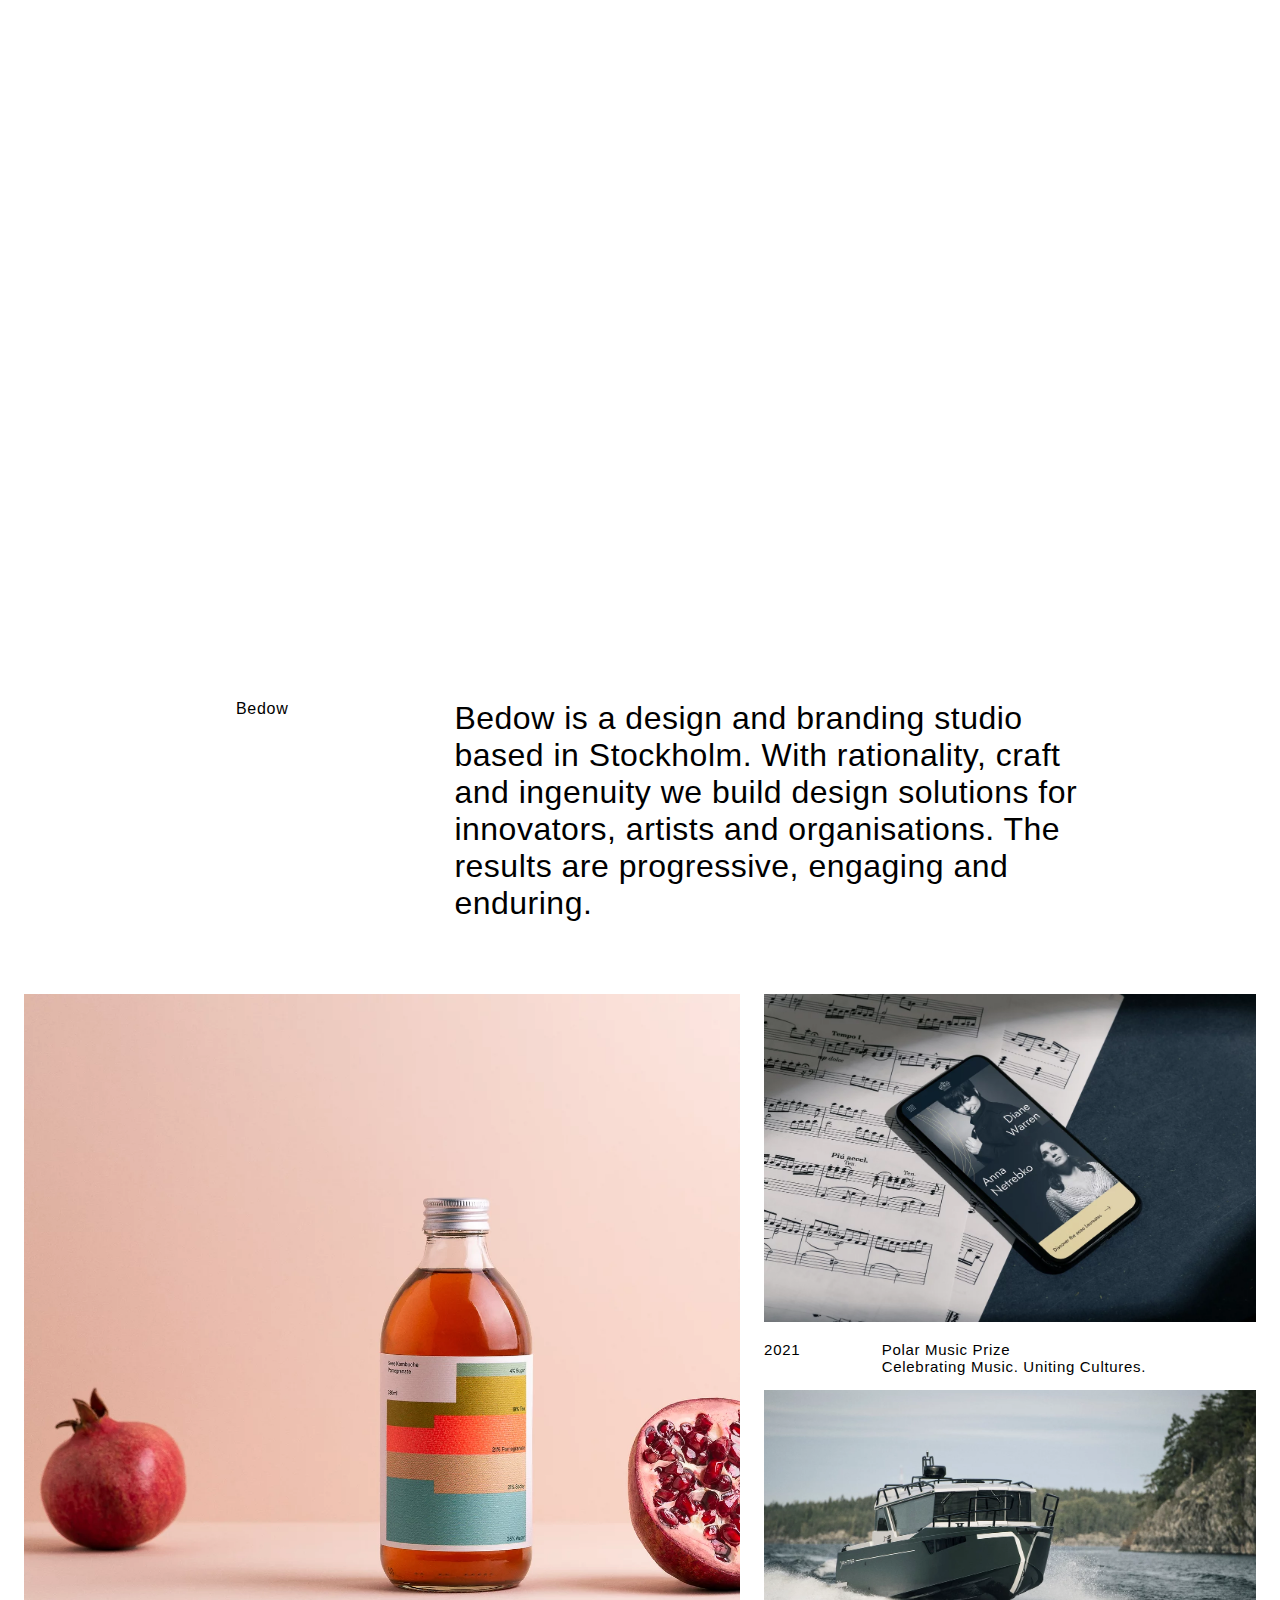
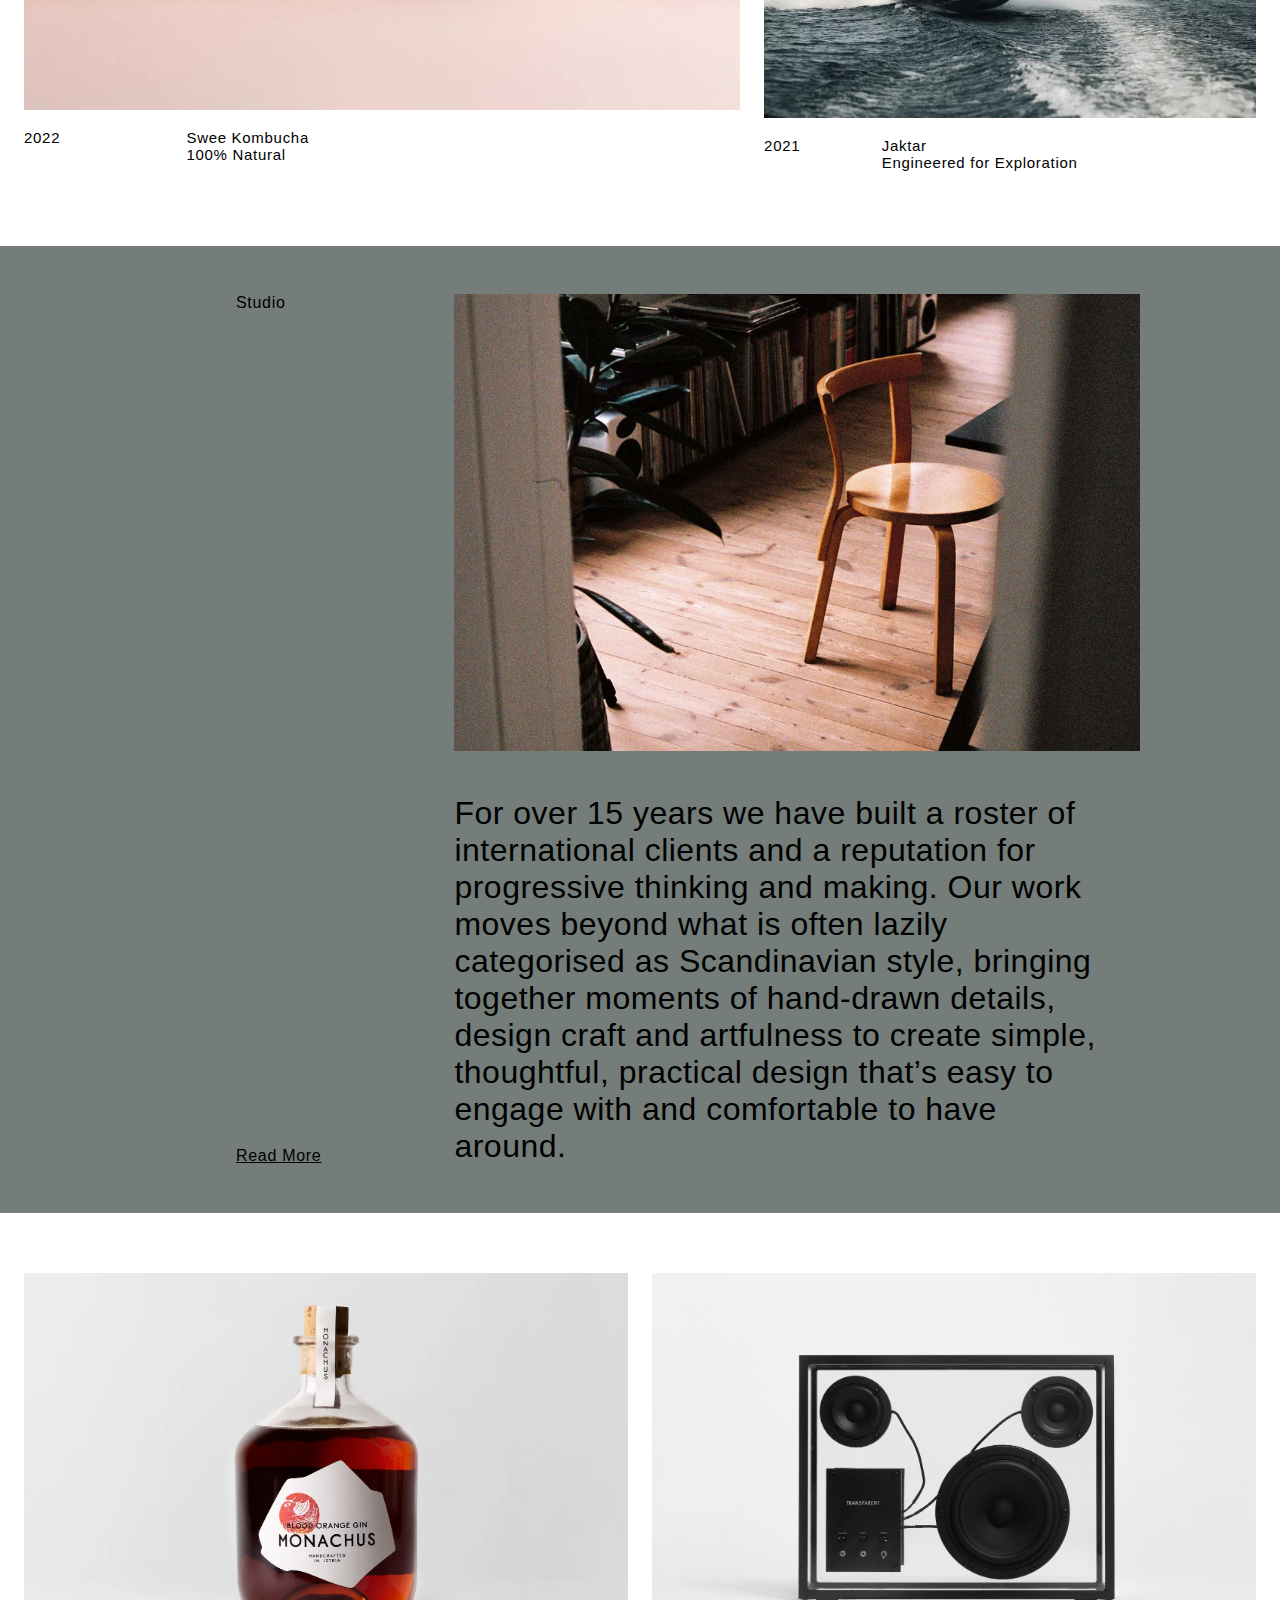
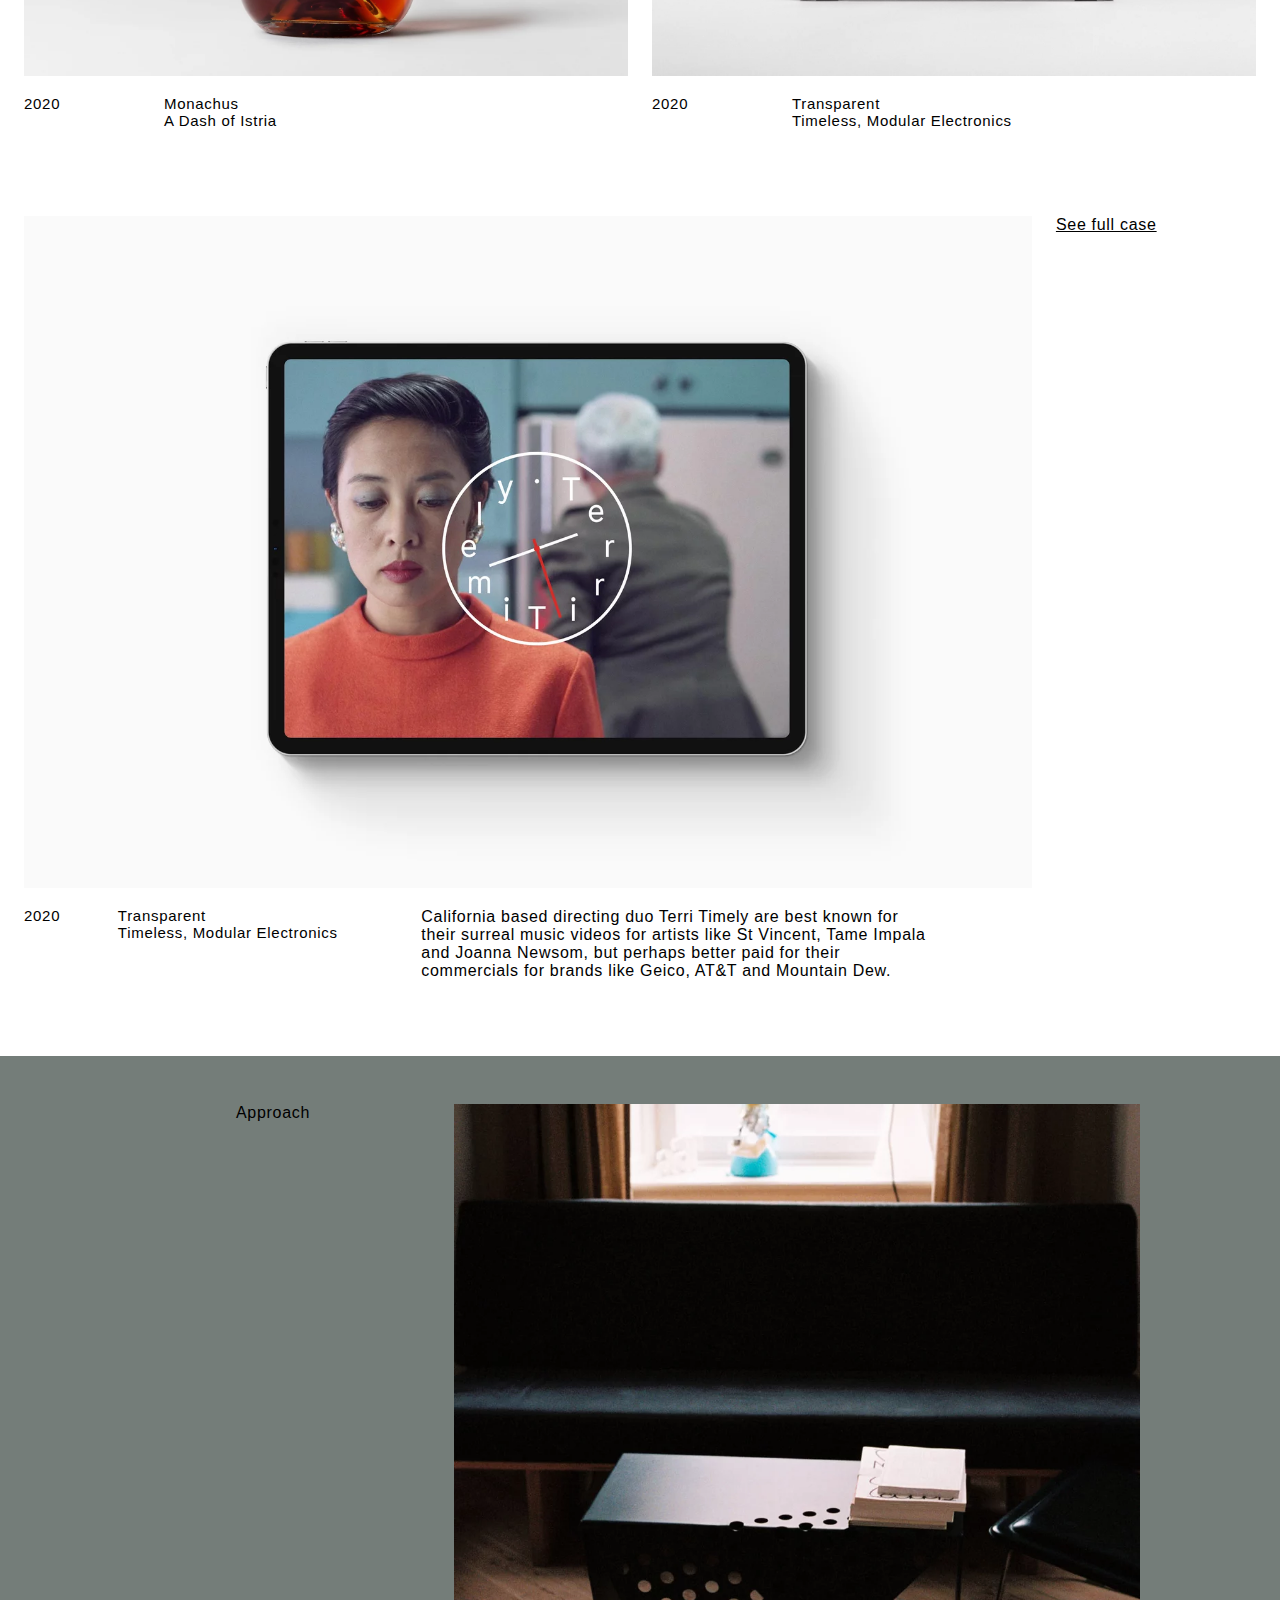
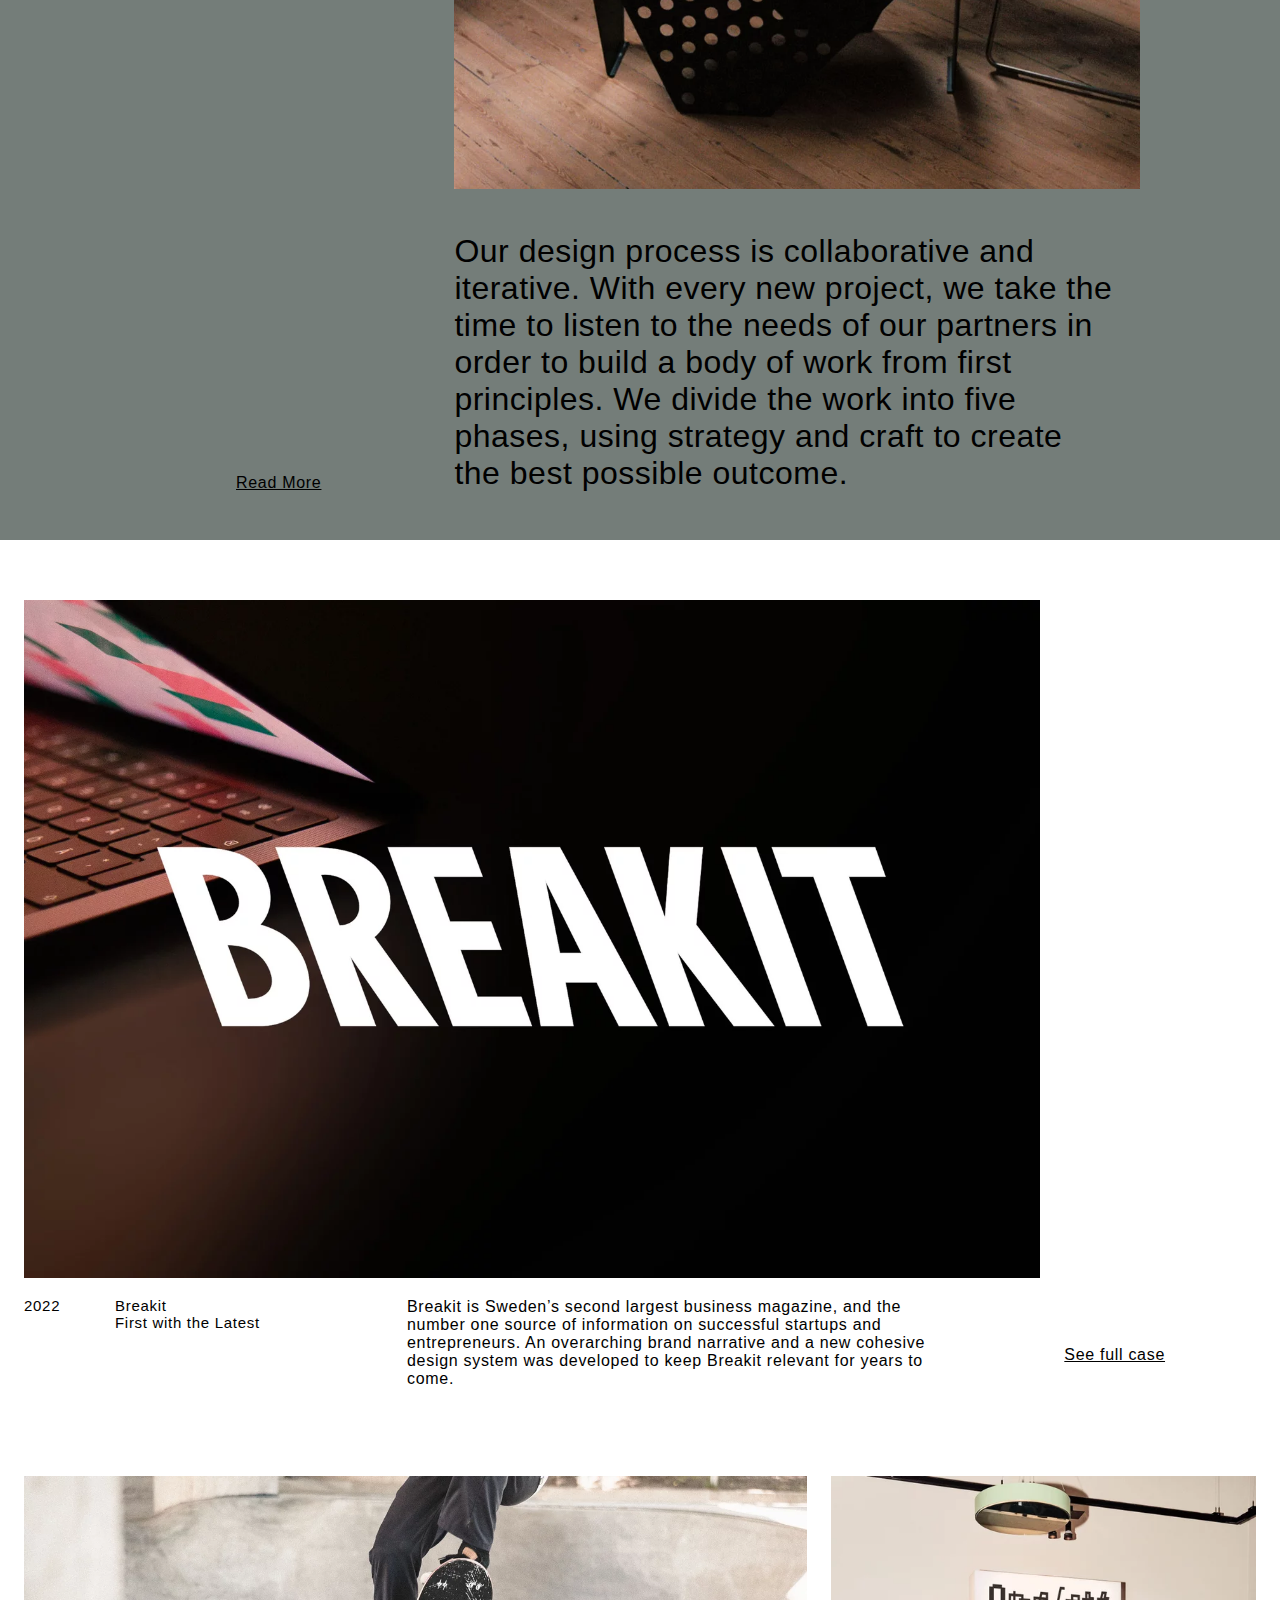
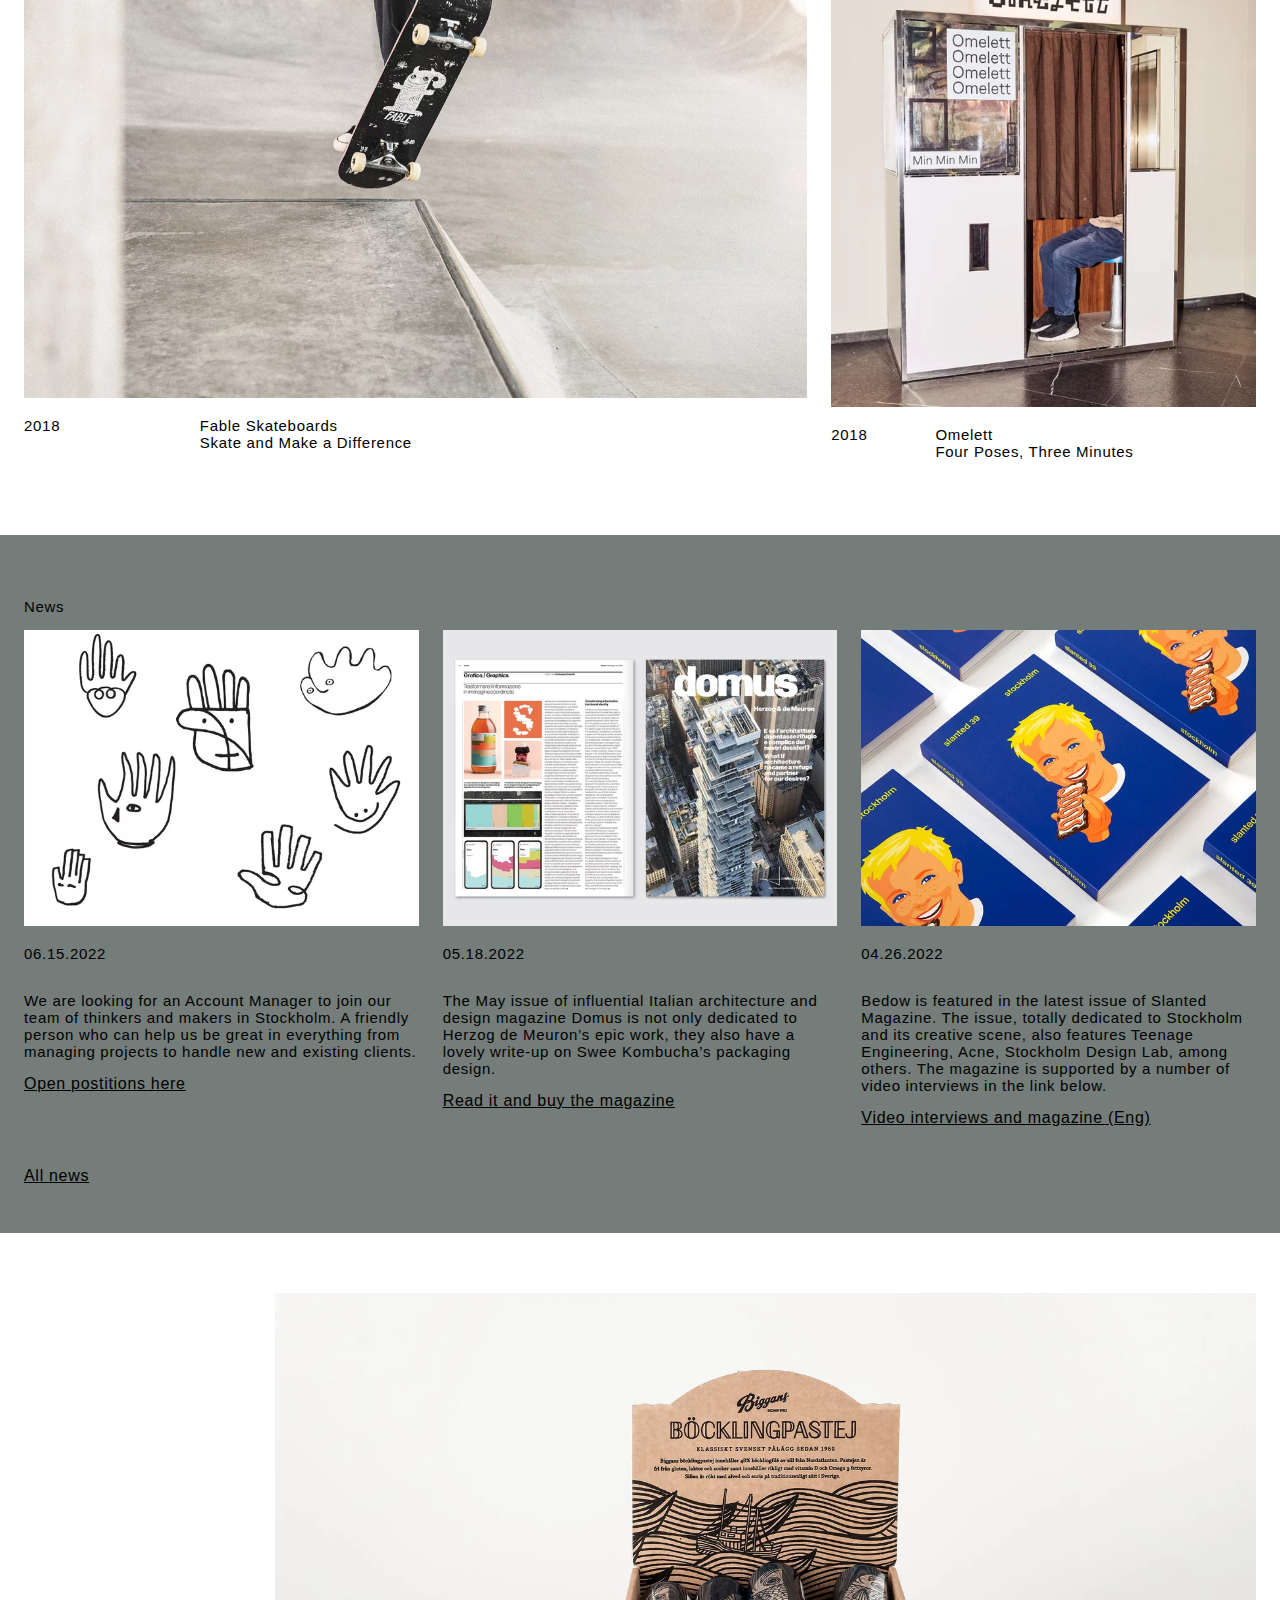
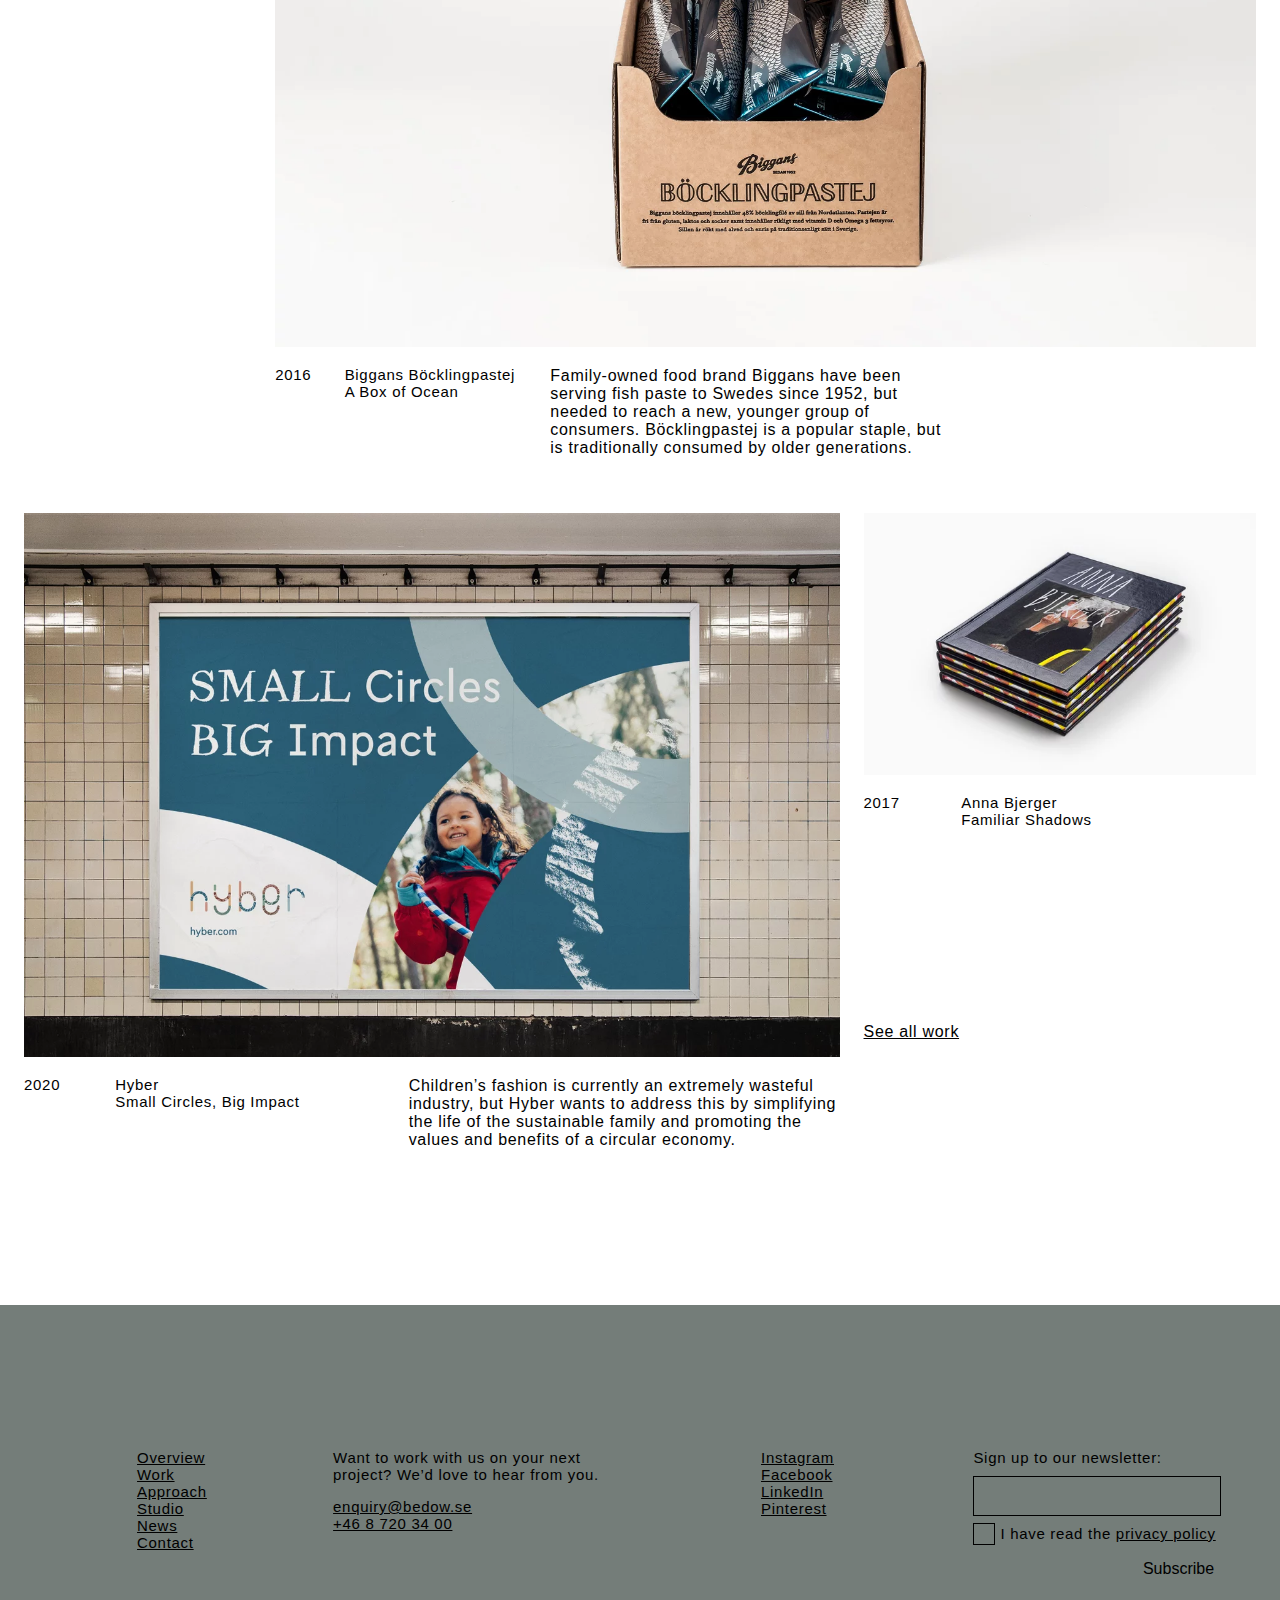
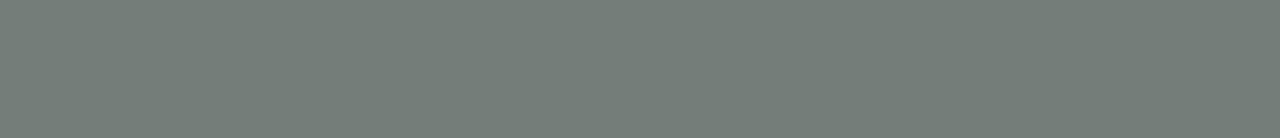
==== index.html @ 93c4c007 "Update index.html" ====
<!DOCTYPE html>
<html>
    <head>
        <title>Bedow</title>
        <link href="bedow.css" rel="stylesheet">
    </head>
    <body>
        <div class="hand-animation-container">
        </div>
        <a href="https://www.bedow.se/work/">
            <div class="video-container">
                <video autoplay loop playsinline>
                    <source src="media/video.mp4">
                </video>
            </div>
        </a>
        <section>
            <div class="section-container">
                <div class="bedow-text-container">
                    <div class="text">
                        Bedow
                    </div>
                </div>
                <div class="bedow-description-container">
                    <div class="description">
                        Bedow is a design and branding studio based in Stockholm. With rationality, craft and ingenuity we build design solutions for innovators, artists and organisations. The results are progressive, engaging and enduring.
                    </div>
                </div>
            </div>
            <div class="section-container">
                <div class="left-container">
                    <div class="block-container">
                        <a href="https://www.bedow.se/work/swee-kombucha/">
                            <div class="image-container">
                                <img class="image-left" src="media/bedow-swee-packaging-21-header.webp">
                            </div>
                        </a>
                        <div class="caption-container">
                            <div class="year-container">
                                <p>2022</p>
                            </div>
                            <div class="description-container">
                                <p>Swee Kombucha <br>100% Natural</p>
                            </div>
                        </div>
                    </div> 
                </div>
                <div class="right-container">
                    <div class="block-container">
                        <div class="image-container">
                            <a href="https://www.bedow.se/work/polar-music-prize/">
                                <img class="image-right" src="media/bedow-polar-music-prize-visual-identity-7.webp">
                            </a>
                        </div>
                        <div class="caption-container">
                            <div class="year-container">
                                <p>2021</p>
                            </div>
                            <div class="description-container">
                                <p>Polar Music Prize<br>Celebrating Music. Uniting Cultures.</p>
                            </div>
                        </div>
                    </div>
                    <div class="block-container">
                        <a href="https://www.bedow.se/work/jaktar/">
                            <div class="image-container">
                                <img class="image-right" src="media/bedow-jaktar-visual-identity-10.webp">
                            </div>
                        </a>
                        <div class="caption-container">
                            <div class="year-container">
                                <p>2021</p>
                            </div>
                            <div class="description-container">
                                <p> Jaktar<br>Engineered for Exploration</p>
                            </div>
                        </div>
                    </div>
                </div>
            </div>
            <div class="section-container" style="background-color: rgb(116, 125, 121); padding: 48px 12px">
                <div class="studio-text-container">
                    <div class="text">
                        Studio
                    </div>
                    <div class="link-container">
                        <a href="https://www.bedow.se/studio/" class="link" style="background-color: rgb(116, 125, 121); color:black;" >
                            Read More
                        </a>
                    </div>
                </div>
                <div class="bedow-description-container">
                    <a href="https://www.bedow.se/studio/">
                        <div class="studio-image-container">
                            <img class="studio-image" src="media/bedow-studio-03.webp">
                        </div>
                    </a>
                    <div class="description">
                        For over 15 years we have built a roster of international clients and a reputation for progressive thinking and making. Our work moves beyond what is often lazily categorised as Scandinavian style, bringing together moments of hand-drawn details, design craft and artfulness to create simple, thoughtful, practical design that’s easy to engage with and comfortable to have around.
                    </div>
                </div>
            </div>
            <div class="section-container">
                <div class="left-container" style="width: 100%">
                    <div class="block-container">
                        <a href="https://www.bedow.se/work/monachus/">
                            <div class="image-container">
                                <img class="image-left" src="media/bedow-monachus-identity-35.webp">
                            </div>
                        </a>
                        <div class="caption-container">
                            <div class="year-container">
                                <p>2020</p>
                            </div>
                            <div class="description-container">
                                <p>Monachus<br>A Dash of Istria</p>
                            </div>
                        </div>
                    </div>
                </div>
                <div class="right-container" style="width: 100%">
                    <div class="block-container">
                        <a href="https://www.bedow.se/work/transparent/">
                            <div class="image-container">
                                <img class="image-right" src="media/bedow-transparent-visual-identity-17.webp">
                            </div>
                        </a>
                        <div class="caption-container">
                            <div class="year-container">
                                <p>2020</p>
                            </div>
                            <div class="description-container">
                                <p>Transparent<br>Timeless, Modular Electronics</p>
                            </div>
                        </div>
                    </div>
                </div>
            </div>
            <div class="section-container">
                <div class="left-container">
                    <a href="https://www.bedow.se/work/terri-timely/">
                        <div class="image-container">
                            <img class="image-right" src="media/bedow_identity_terri-timely_28.webp">
                        </div>
                    </a>
                    <div class="caption-container">
                        <div class="year-container">
                            <p>2020</p>
                        </div>
                        <div class="description-container" >
                            <p>Transparent<br>Timeless, Modular Electronics</p>
                        </div>
                        <div class="long-description-container">
                            California based directing duo Terri Timely are best known for their surreal music videos for artists like St Vincent, Tame Impala and Joanna Newsom, but perhaps better paid for their commercials for brands like Geico, AT&T and Mountain Dew.
                        </div>
                    </div>
                </div>
                <div class="right-container" style="width: 40%; height: 100%; justify-content: space-between;">
                    <div class="link-container">
                        <a class="link">See full case</a>
                    </div>
                </div>
            </div>
            <div class="section-container" style="background-color: rgb(116, 125, 121); padding: 48px 12px">
                <div class="studio-text-container">
                        <div class="text">
                            Approach
                        </div>
                    <div class="link-container">
                        <a href="https://www.bedow.se/approach/" class="link" style="background-color: rgb(116, 125, 121)">
                            Read More
                        </a>
                    </div>
                </div>
                <div class="bedow-description-container">
                    <a href="https://www.bedow.se/approach/">
                        <div class="studio-image-container">
                            <img class="studio-image" src="media/bedow_studio_06.webp">
                        </div>
                    </a>
                    <div class="description">
                        Our design process is collaborative and iterative. With every new project, we take the time to listen to the needs of our partners in order to build a body of work from first principles. We divide the work into five phases, using strategy and craft to create the best possible outcome.
                    </div>
                </div>
            </div>
            <div class="section-container">
                <div class="left-container">
                    <a href="https://www.bedow.se/work/breakit/">
                        <div class="image-container">
                            <img class="image-right" src="media/bedow-breakit-visual-identity-01-b.webp">
                        </div>
                    </a>
                    <div class="caption-container">
                        <div class="year-container">
                            <p>2022</p>
                        </div>
                        <div class="description-container" >
                            <p>Breakit<br>First with the Latest</p>
                        </div>
                        <div class="long-description-container">
                            Breakit is Sweden’s second largest business magazine, and the number one source of information on successful startups and entrepreneurs. An overarching brand narrative and a new cohesive design system was developed to keep Breakit relevant for years to come.
                        </div>
                    </div>
                </div>
                <div class="right-container" style="width: 40%; height: 100%; justify-content: space-between;">
                    <div class="link-container" style="margin-top: 746px">
                        <a href="https://www.bedow.se/work/breakit/" class="link">See full case</a>
                    </div>
                </div>
            </div>
            <div class="section-container">
                <div class="left-container">
                    <div class="block-container">
                        <a href="https://www.bedow.se/work/fable-skateboards/">
                            <div class="image-container">
                                <img class="image-left" src="media/fable_skateboards_visual-identity_32.webp">
                            </div>
                        </a>
                        <div class="caption-container">
                            <div class="year-container">
                                <p>2018</p>
                            </div>
                            <div class="description-container">
                                <p>Fable Skateboards<br>Skate and Make a Difference</p>
                            </div>
                        </div>
                    </div>
                </div>
                <div class="right-container" style="width: 58.6%">
                    <div class="block-container">
                        <a href="https://www.bedow.se/work/omelett/">
                            <div class="image-container">
                                <img class="image-right" src="media/omelett_identity_34.webp">
                            </div>
                        </a>
                        <div class="caption-container">
                            <div class="year-container">
                                <p>2018</p>
                            </div>
                            <div class="description-container">
                                <p>Omelett<br>Four Poses, Three Minutes</p>
                            </div>
                        </div>
                    </div>
                </div>
            </div>
            <div class="section-container" style="background-color: rgb(116, 125, 121); padding: 48px 12px; flex-direction: column;">
                <div class="text">
                    <p>News</p>
                </div>
                <div class="imgs-container">
                    <div>
                        <a href="https://www.bedow.se/jobs/">
                            <div class="image-container">
                                <img class="image-left" src="media/bedow-news-account-manager-light.webp">
                            </div>
                        </a>
                        <div class="caption-container-column">
                            <p>06.15.2022</p>
                            <p>We are looking for an Account Manager to join our team of thinkers and makers in Stockholm. A friendly person who can help us be great in everything from managing projects to handle new and existing clients.</p>
                            <a href="https://www.bedow.se/careers/" class="link">Open postitions here</a>
                        </div>
                    </div>
                    <div>
                        <a href="https://www.domusweb.it/en/design/gallery/2022/05/10/the-infographic-of-a-drink-ingredients-as-its-coordinated-image.html">
                            <div class="image-container">
                                <img class="image-left" src="media/bedow-news-domus-magazine-swee-kombucha.webp">
                            </div>
                        </a>
                        <div class="caption-container-column">
                            <p>05.18.2022</p>
                            <p>The May issue of influential Italian architecture and design magazine Domus is not only dedicated to Herzog de Meuron’s epic work, they also have a lovely write-up on Swee Kombucha’s packaging design.</p>
                            <a href="https://www.domusweb.it/en/design/gallery/2022/05/10/the-infographic-of-a-drink-ingredients-as-its-coordinated-image.html" class="link">Read it and buy the magazine</a>
                        </div>
                    </div>
                    <div>
                        <a href="https://www.slanted.de/video/stockholm/">
                            <div class="image-container">
                                <img class="image-left" src="media/bedow-news-slanted-magazine.webp">
                            </div>
                        </a>
                        <div class="caption-container-column">
                            <p>04.26.2022</p>
                            <p>Bedow is featured in the latest issue of Slanted Magazine. The issue, totally dedicated to Stockholm and its creative scene, also features Teenage Engineering, Acne, Stockholm Design Lab, among others. The magazine is supported by a number of video interviews in the link below.</p>
                            <a href="https://www.slanted.de/video/stockholm/" class="link">Video interviews and magazine (Eng)</a>
                        </div>
                    </div>
                </div>
                <div style="height:40px"></div>
                <div class="text">
                    <a class="link" href="https://www.bedow.se/news/">All news</a>
                </div>
            </div>
            <div class="section-container" style="flex-direction: column;">
                <div class="top-section-container" style="margin-bottom: 40px;">
                    <div class="top-section-divider">
                        <a href="https://www.bedow.se/work/biggans-bocklingpastej/">
                            <div class="image-container">
                                <img class="image-right" src="media/bedow_packaging_biggans_bocklingpastej-03.webp">
                            </div>
                        </a>
                        <div class="caption-container" style="width: 80%;">
                            <div class="year-container">
                                <p>2016</p>
                            </div>
                            <div class="description-container" >
                                <p>Biggans Böcklingpastej<br>A Box of Ocean</p>
                            </div>
                            <div class="long-description-container">
                                Family-owned food brand Biggans have been serving fish paste to Swedes since 1952, but needed to reach a new, younger group of consumers. Böcklingpastej is a popular staple, but is traditionally consumed by older generations.
                            </div>
                        </div>
                    </div>
                </div>
                <div class="bottom-section-container">
                    <div class="left-container" style="margin-bottom: 40px;">
                        <a href="https://www.bedow.se/work/hyber/">
                            <div class="image-container">
                                <img class="image-left" src="media/bedow-hyber-identity-9.webp">
                            </div>
                        </a>
                        <div class="caption-container">
                            <div class="year-container">
                                <p>2020</p>
                            </div>
                            <div class="description-container" >
                                <p>Hyber<br>Small Circles, Big Impact</p>
                            </div>
                            <div class="long-description-container" style="margin-right: 0; width: 160%;">
                                Children’s fashion is currently an extremely wasteful industry, but Hyber wants to address this by simplifying the life of the sustainable family and promoting the values and benefits of a circular economy.
                            </div>
                        </div>
                    </div>
                    <div class="right-container">
                        <div class="top-right">
                            <a href="https://www.bedow.se/work/anna-bjerger/">
                                <div class="image-container">
                                    <img class="image-right" src="media/bedow-anna_bjerger-book-32.webp">
                                </div>
                            </a>
                            <div class="caption-container">
                                <div class="year-container">
                                    <p>2017</p>
                                </div>
                                <div class="description-container" >
                                    <p>Anna Bjerger<br>Familiar Shadows</p>
                                </div>
                            </div>
                        </div>
                        <div class="bottom-right">
                            <div class="link-container">
                                <a href="https://www.bedow.se/work/work-old/" class="link">See all work</a>
                            </div>
                        </div>
                    </div>
                </div>
            </div>
            <div class="blank-div"></div>
            <div class="footer" >
                <div class="footer-left">
                    <div class="footer-left-links">
                        <div>
                            <a class="link" href="https://www.bedow.se/">Overview</a>
                        </div>
                        <div>
                            <a class="link" href="https://www.bedow.se/work/">Work</a>
                        </div>
                        <div>
                            <a class="link" href="https://www.bedow.se/approach/">Approach</a>
                        </div>
                        <div>
                            <a class="link" href="https://www.bedow.se/studio/">Studio</a>
                        </div>
                        <div>
                            <a class="link" href="https://www.bedow.se/news/">News</a>
                        </div>
                        <div>
                            <a class="link" href="https://www.bedow.se/contact/">Contact</a>
                        </div>
                    </div>
                    <div class="footer-contact-info">
                        <div>
                            <p style="margin-top: 0;">Want to work with us on your next project? We’d love to hear from you.</p>
                        </div>
                        <div>
                            <a class="link">enquiry@bedow.se</a>
                        </div>
                        <div>
                            <a class="link">+46 8 720 34 00</a>
                        </div>
                    </div>
                </div>
                <div class="footer-right">
                    <div class="footer-right-links">
                        <div>
                            <a class="link" href="https://www.instagram.com/bedowdesign/">Instagram</a>
                        </div>
                        <div>
                            <a class="link" href="https://www.facebook.com/bedowdesign">Facebook</a>
                        </div>
                        <div>
                            <a class="link" href="https://www.linkedin.com/company/bedowdesign">LinkedIn</a>
                        </div>
                        <div>
                            <a class="link" href="https://www.pinterest.ph/bedowdesign/">Pinterest</a>
                        </div>
                    </div>
                    <div class="footer-sign-up">
                        <p style="margin: 0; padding-bottom: 10px;">Sign up to our newsletter:</p>
                        <div class="footer-signup-section">
                            <div class="sign-up-container">
                                <input class="sign-up" type="text">
                            </div>
                            <div class="privacy-policy-container">
                                <input type="checkbox" class="checkbox"> 
                                <p style="margin:0">I have read the <a class="link" href="https://www.bedow.se/privacy-policy/">privacy policy</a></p>
                            </div>
                            <div class="subscribe-button-container">
                                <button class="subscribe-button">Subscribe</button>
                            </div>
                        </div>
                    </div>
                </div>
            </div>
        </section>
    </body>
</html>
---- bedow.css ----
body{
    padding: 0;
    margin: 0;
    font-family: Arial, Helvetica, sans-serif;
    letter-spacing: .7px;
}
p{
    font-size: 15px;
}
img, a{
    cursor: pointer;
}
.hand-container{
    position: fixed;
    z-index: 1;
}
.video-container{
    min-height: 640px;
    max-height: 720px;
    height: 540px;
    position: relative;
    overflow: hidden;
    inset: 0px;
}
video{
    width: 100%;
    height: 100%;
    object-fit: cover;
    overflow: hidden;
    inset: 0px;
}
.section-container{
    display: flex;
    margin: 48px 0;
    padding:  12px;
}
.bedow-text-container,
.studio-text-container{
    display: flex;
    flex-direction: column;
    margin-left: 200px;
    padding: 0 12px;
    width: 25%;
}
.text{
    font-size: 16px;
    padding: 0 12px;
    color: black;
}
.bedow-description-container{
    display: flex;
    flex-direction: column;
    width: 100%;
}
.description{
    font-size: 32px;
    letter-spacing: 0.5px;
    width: 80%;
    padding: 0 12px;
}
.left-container{
    display: flex;
    flex-direction: column;
}
.right-container{
    width: 73.48%;
    display: flex;
    flex-direction: column;
}
.image-container,
.year-container,
.description-container,
.link-container{
    padding: 0 12px;
}
.year-container{
    width: 25%;
}
.description-container,
.image-left,
.image-right{
    width: 100%;
}
.caption-container{
    display: flex;
    align-items: top;
}
.studio-image{
    width: 83%;
    padding: 0 12px;
    margin-bottom: 40px;
}
.studio-text-container{
    justify-content: space-between;
}
.link{
    text-decoration: underline;
    color:black;
}
.long-description-container{
    margin: 16px 100px 16px 0;
    padding: 0 12px;
}
.imgs-container{
    display: grid;
    grid-template-columns: 1fr 1fr 1fr;
}
.caption-container-column{
    display: flex;
    flex-direction: column;
    padding: 0 12px;
}
.top-section-container{
    display: flex;
    flex-direction: row-reverse;
    width: 100%;
    justify-content: right;
}
.top-section-divider{
    display: flex;
    flex-direction: column;
    width: 80%;
}
.bottom-section-container{
    display: flex;
}
.top-right{
    flex: 1;
}
.bottom-right{
    flex: 1;
    display: flex;
    align-items: center;
}
.blank-div{
    height: 40px;
}
.footer{
    background-color: rgb(116, 125, 121);
    display: flex;
    padding: 144px 12px;
    font-size: 15px;
}
.footer-left{
    display: flex;
    flex: 1;
}
.footer-left-links{
    width: 35%;
    margin-left: 18%;
    display: flex;
    flex-direction: column;
    padding: 0 12px;
}
.footer-contact-info{
    display: flex;
    flex-direction: column;
    width: 60%;
    padding: 0 12px;
}
.footer-right{
    display: flex;
    flex: 1;
    justify-content: end;
}
.footer-right-links{
    width: 30%;
    padding: 0 12px;
}
.footer-sign-up{
    display: flex;
    flex-direction: column;
    width: 45%;
    overflow:hidden;
    padding: 0 12px;
}
.sign-up-container{
    width: 100%;
}
.sign-up{
    background: transparent;   
    border: 1px solid rgb(0, 0, 0);
    height: 36px;
    width: 97%;
}
.footer-signup-section{
    margin-right: 12%;
}
.privacy-policy-container{
    padding-top: 8px;
    display: flex;
    width: 100%;
}
.subscribe-button-container{
    display: flex;
    justify-content: end;
    width: 100%;
}
.subscribe-button{
    padding: 16px 8px;
    background: transparent;
    border: none;
    font-size: 16px;
    cursor: pointer;
}
[type="checkbox"]{
    width: 20px;
    opacity: 0;
    z-index: 99;
    cursor: pointer;
    position: relative;
    left: -3px;
}
[type="checkbox"] + p{
    position: relative;
    display: inline-block;
    line-height: 20px;
}
[type="checkbox"] + p::before{
    content: "";
    position: absolute;
    left: -26px;
    top: 0;
    width: 20px;
    height: 20px;
    outline: 1px solid black;
    background: transparent;
}
[type="checkbox"]:checked + p::before{
    content: "";
    position: absolute;
    top: 0;
    left: -26px;
    width: 20px;
    height: 20px;
    outline: 1px solid black;
    background-color: black;
}
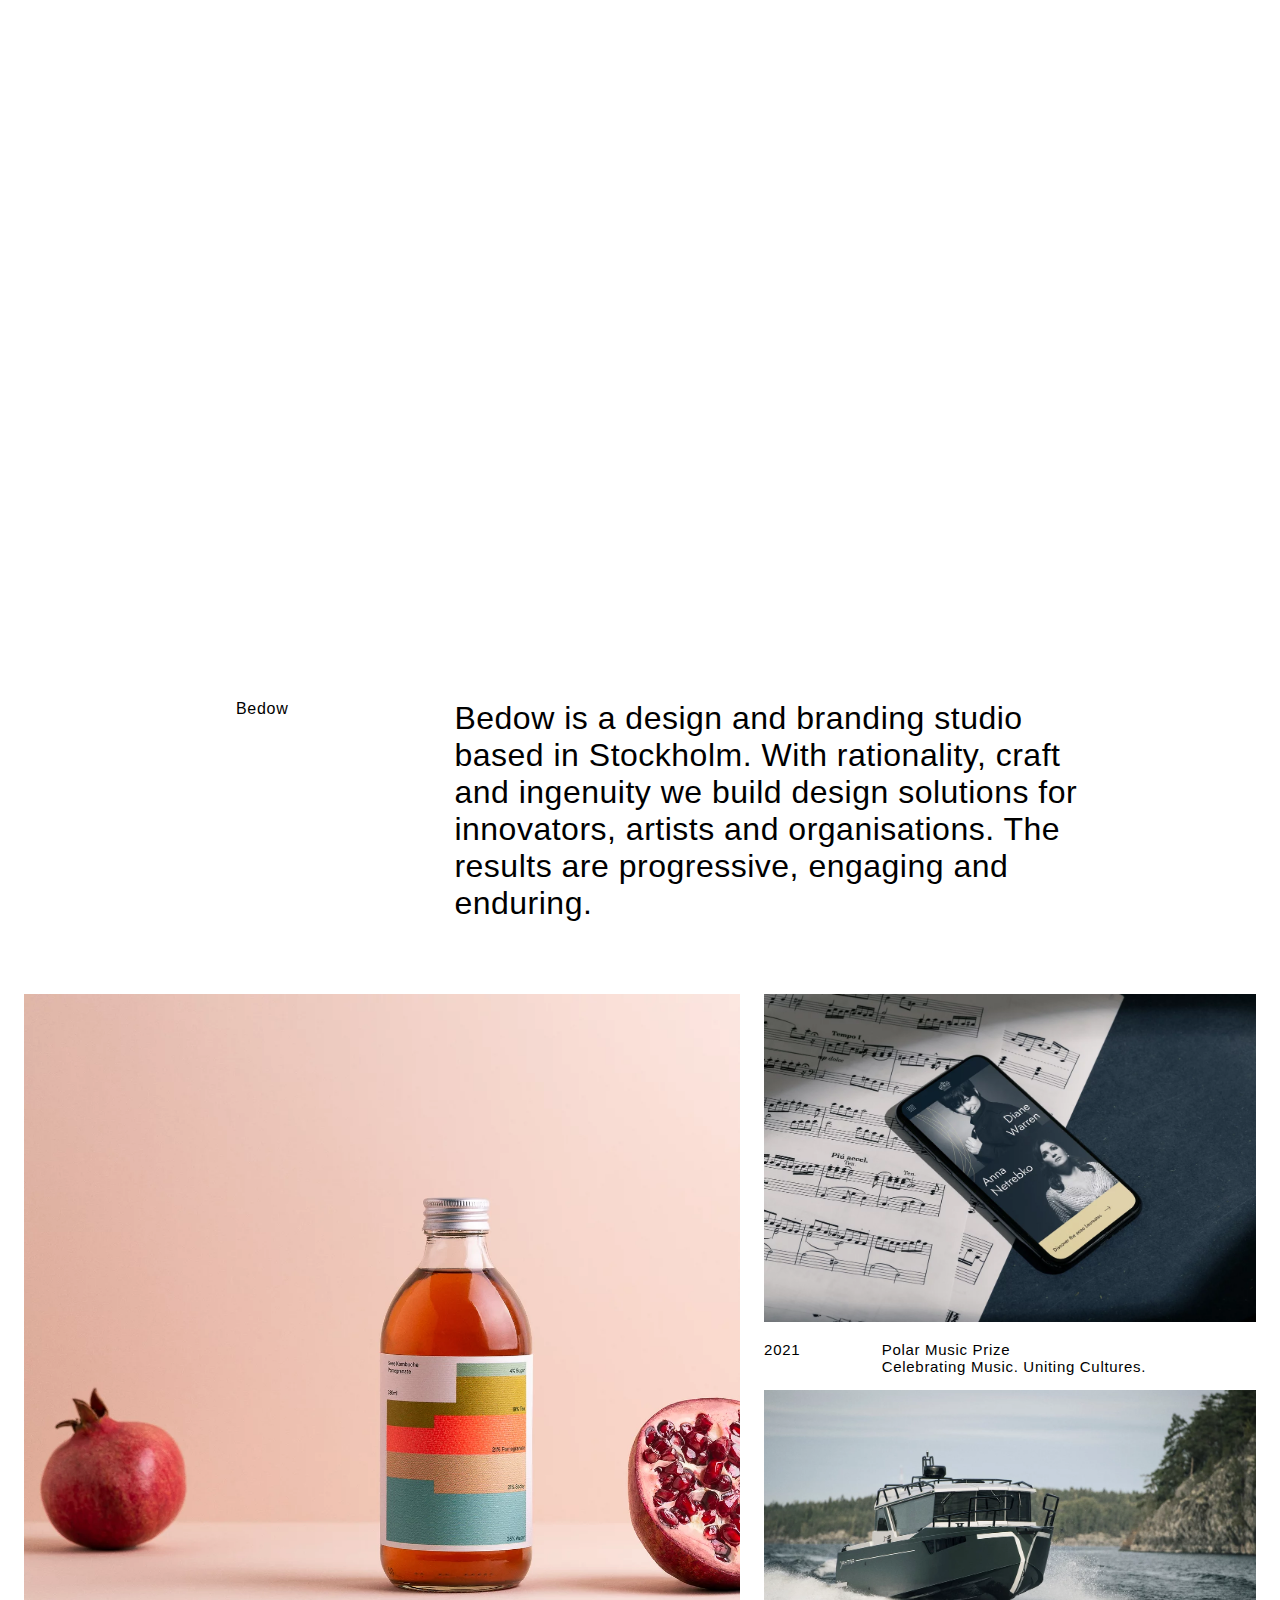
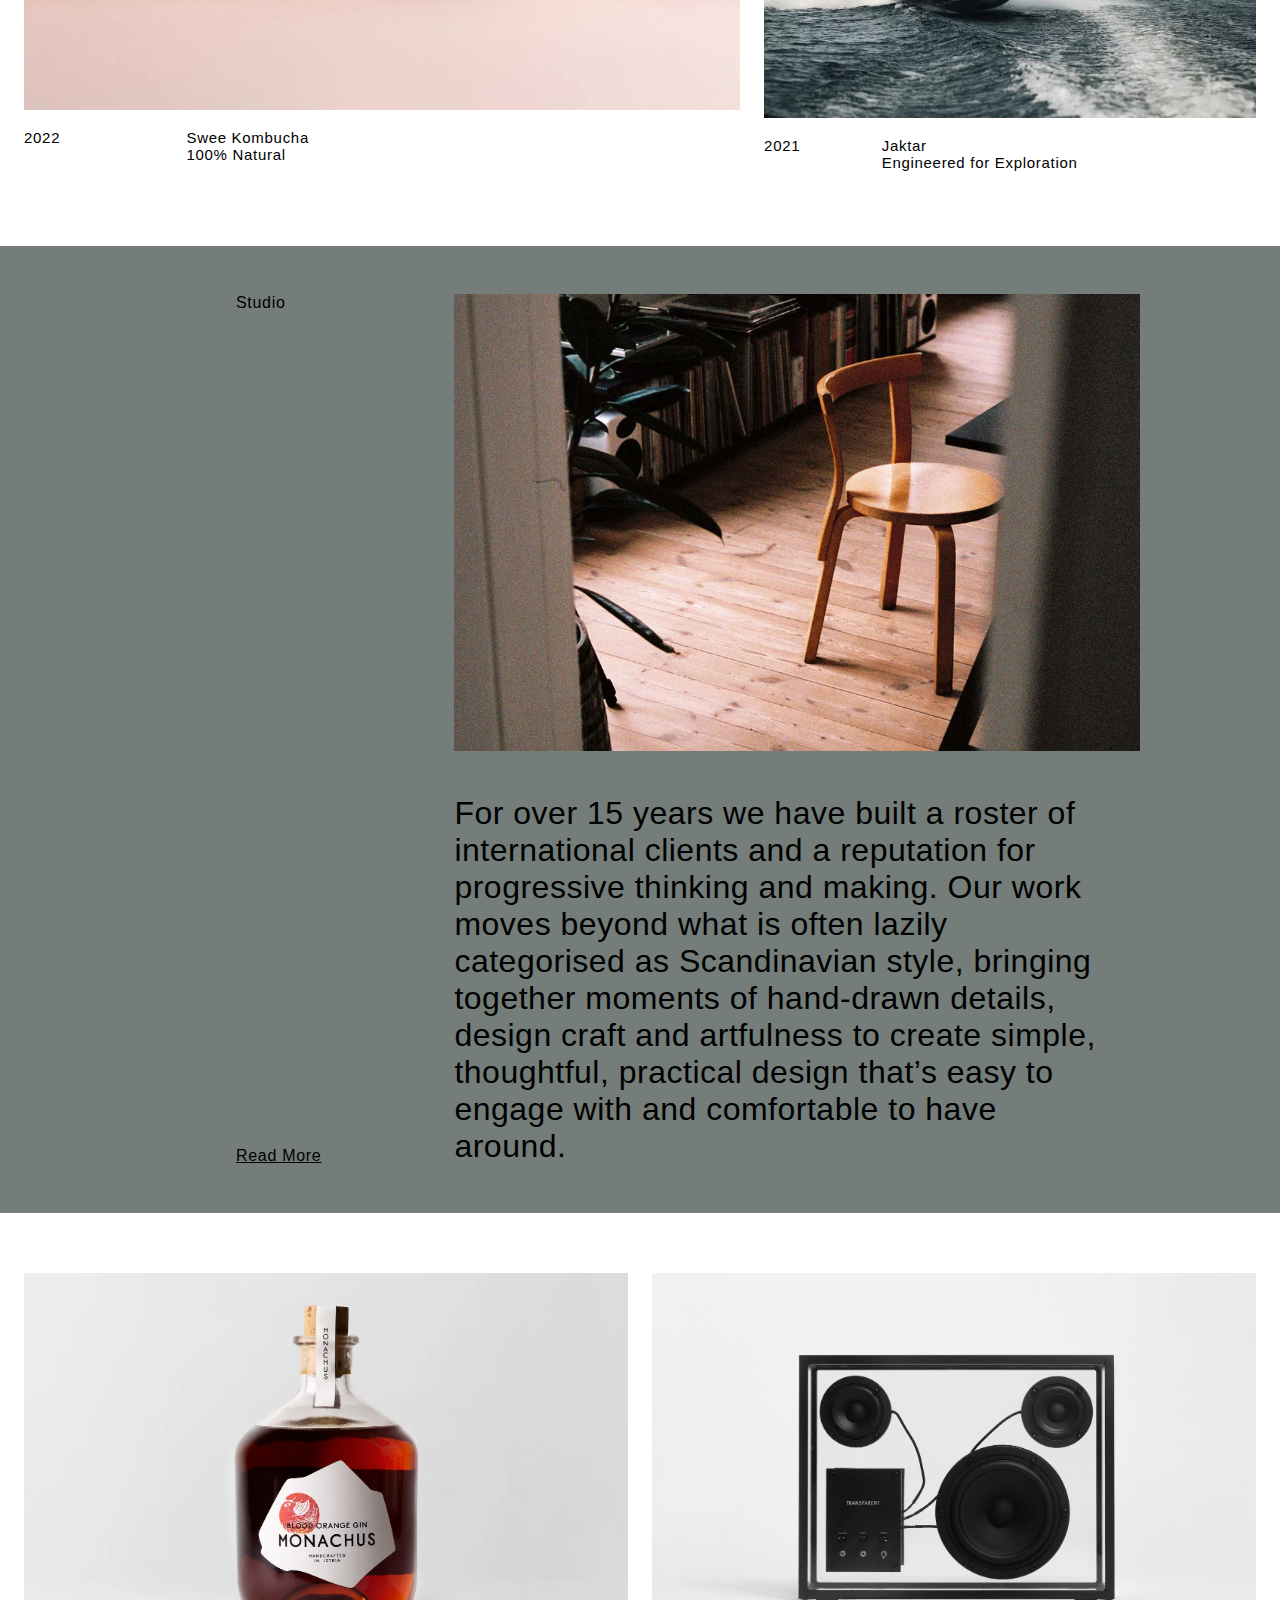
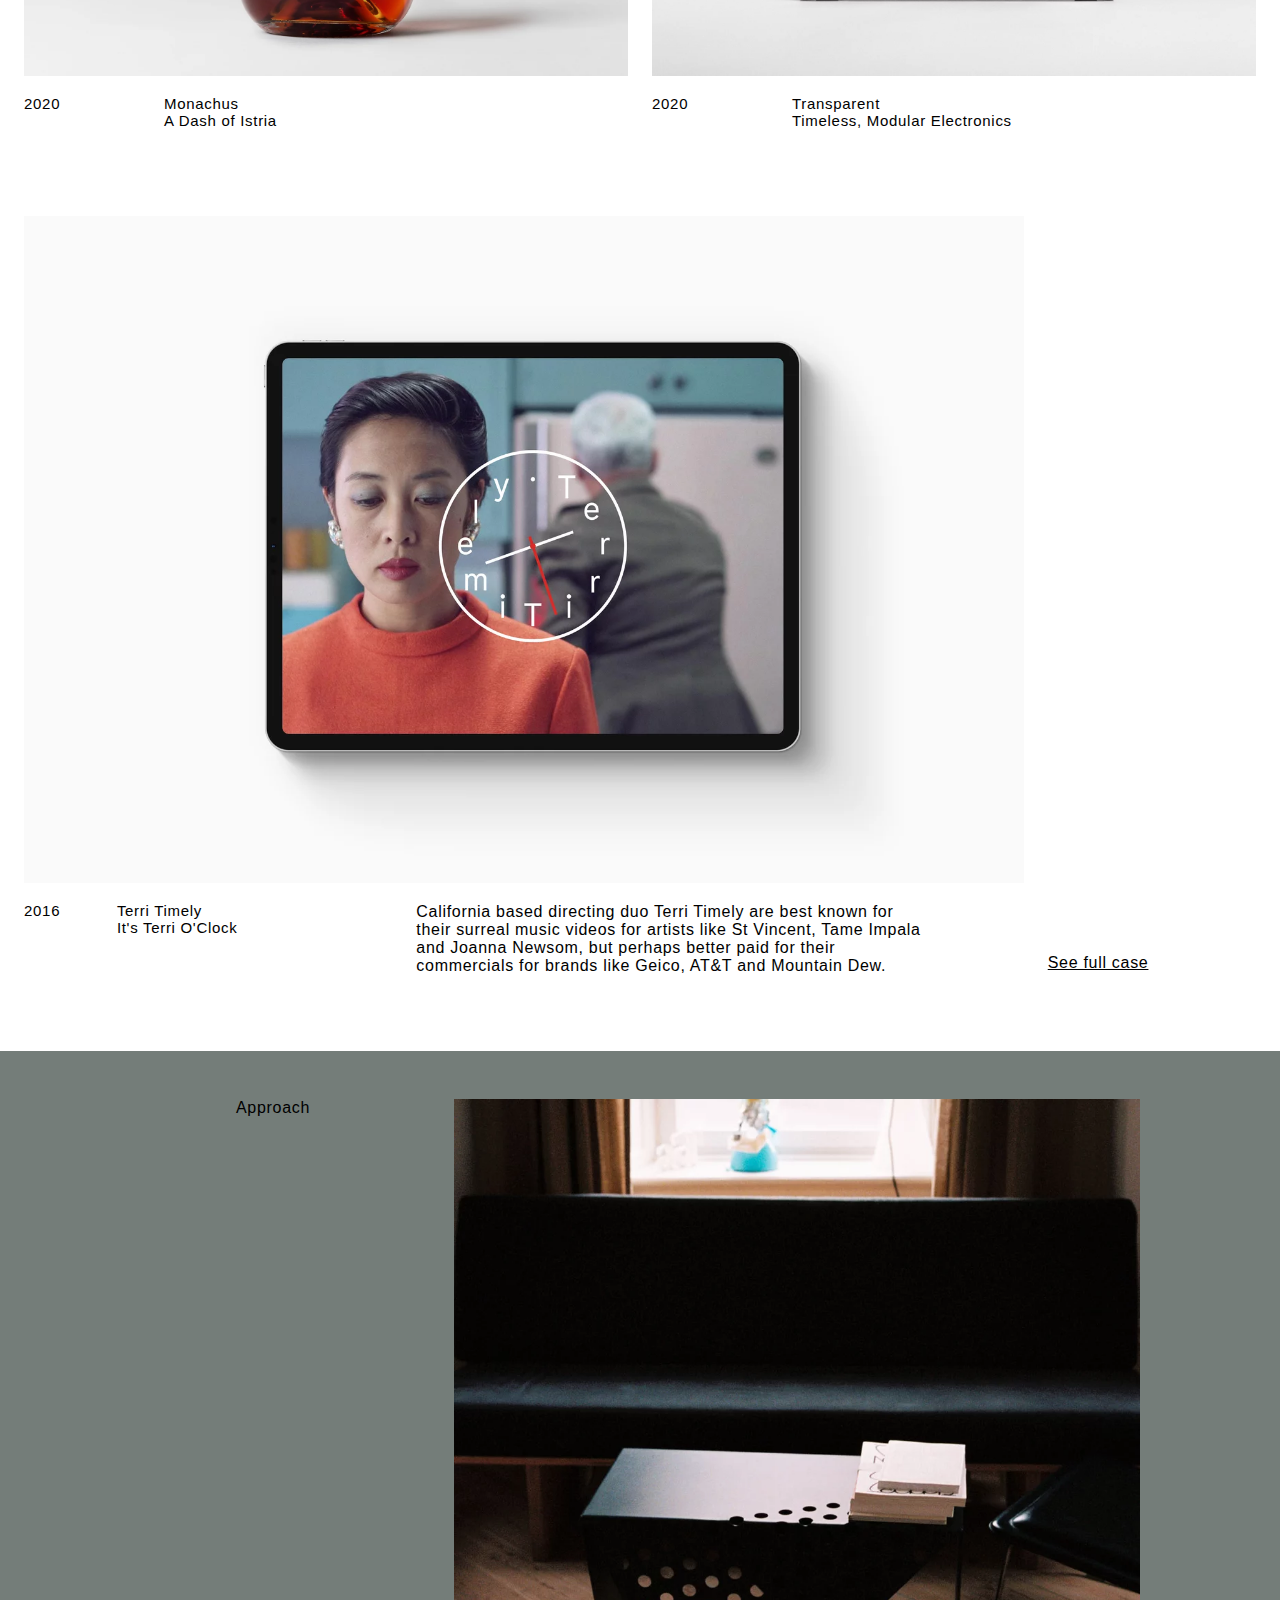
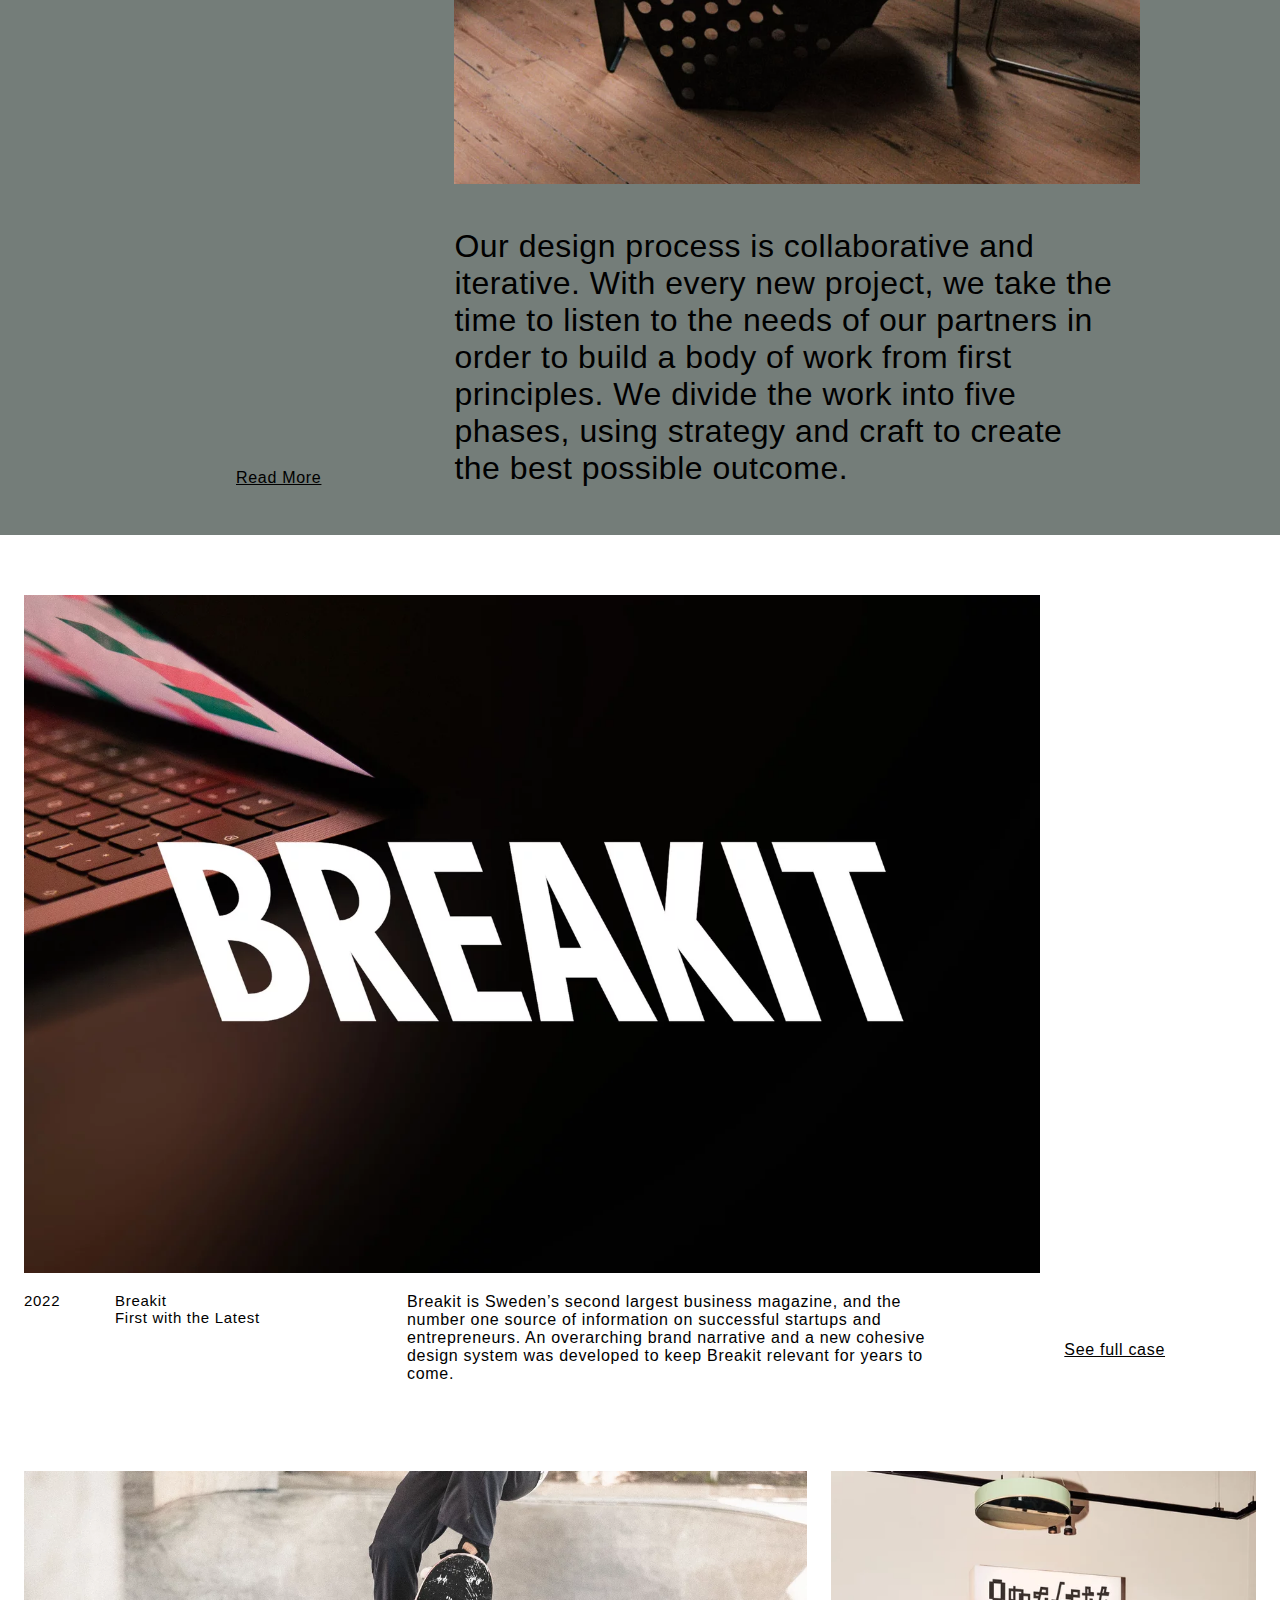
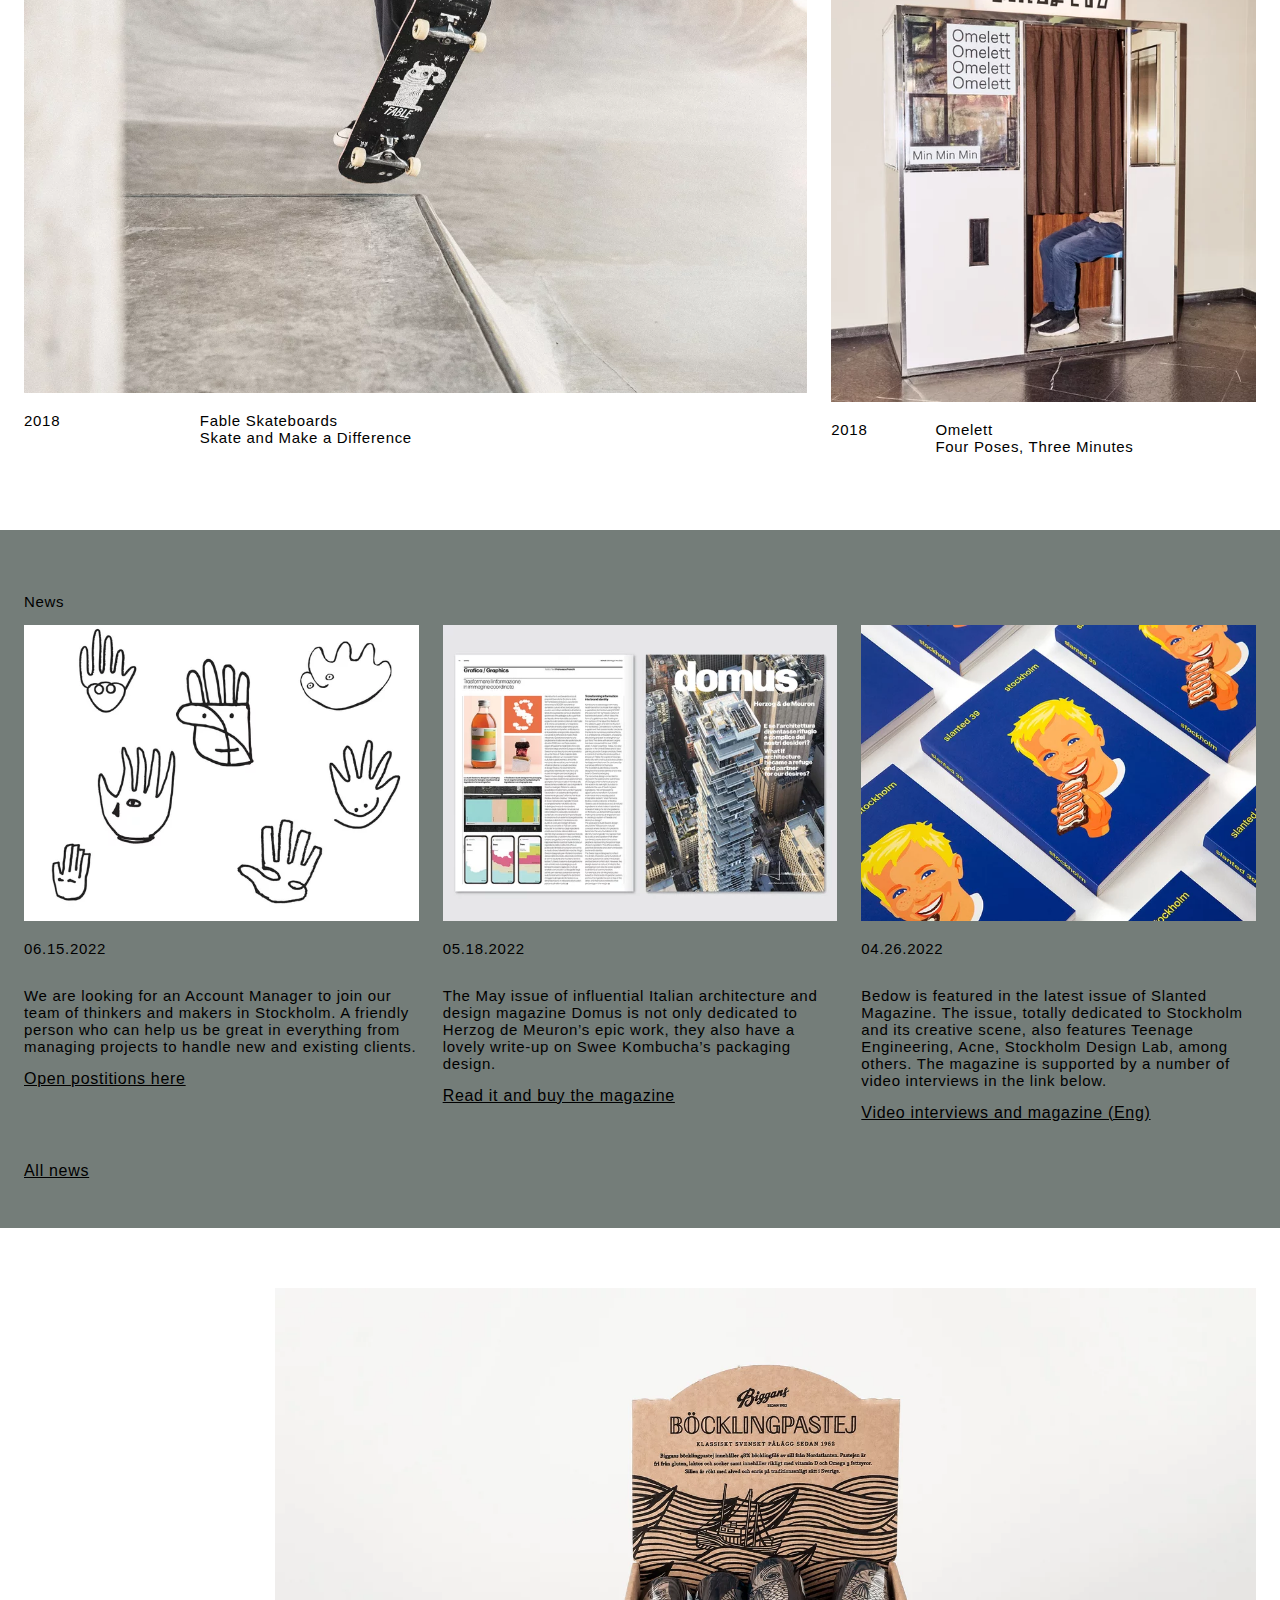
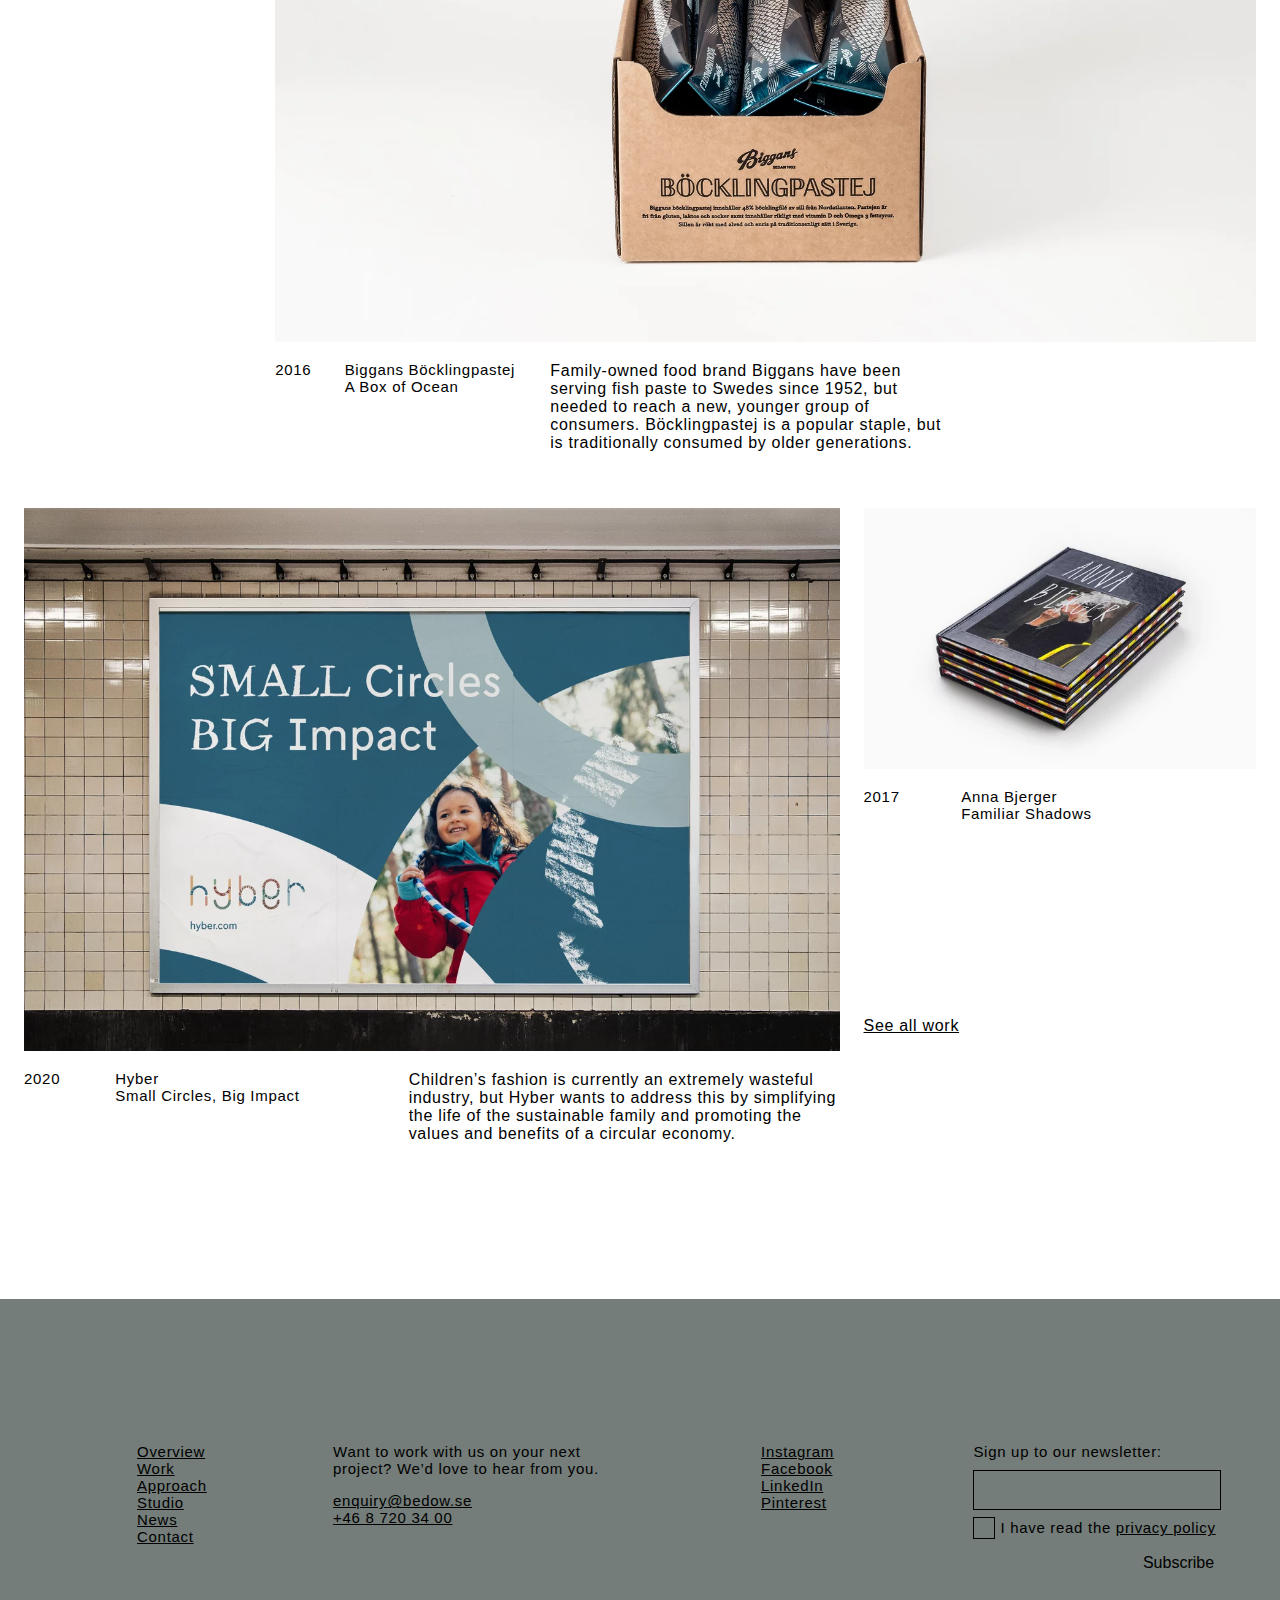
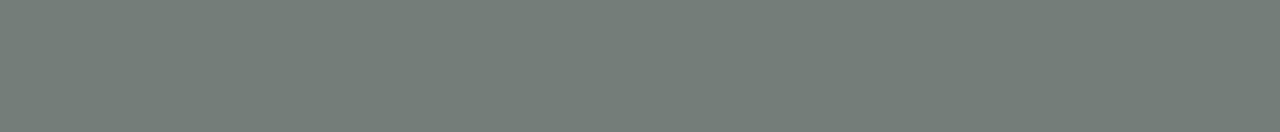
==== commit 77aedd61: "Rename bedow.html to index.html" ====
--- a/index.html
+++ b/index.html
@@ -5,12 +5,10 @@
         <link href="bedow.css" rel="stylesheet">
     </head>
     <body>
-        <div class="hand-animation-container">
-        </div>
         <a href="https://www.bedow.se/work/">
             <div class="video-container">
-                <video autoplay loop playsinline>
-                    <source src="media/video.mp4">
+                <video playsinline autoplay muted loop>
+                    <source src="media/video.mp4" type="video/mp4">
                 </video>
             </div>
         </a>
@@ -145,19 +143,19 @@
                     </a>
                     <div class="caption-container">
                         <div class="year-container">
-                            <p>2020</p>
+                            <p>2016</p>
                         </div>
                         <div class="description-container" >
-                            <p>Transparent<br>Timeless, Modular Electronics</p>
+                            <p>Terri Timely<br>It's Terri O'Clock</p>
                         </div>
                         <div class="long-description-container">
                             California based directing duo Terri Timely are best known for their surreal music videos for artists like St Vincent, Tame Impala and Joanna Newsom, but perhaps better paid for their commercials for brands like Geico, AT&T and Mountain Dew.
                         </div>
                     </div>
                 </div>
-                <div class="right-container" style="width: 40%; height: 100%; justify-content: space-between;">
-                    <div class="link-container">
-                        <a class="link">See full case</a>
+                <div class="right-container" style="width: 40%; height: 100%;">
+                    <div class="link-container" style="margin-top: 738px">
+                        <a class="link" href="https://www.bedow.se/work/terri-timely/">See full case</a>
                     </div>
                 </div>
             </div>
@@ -202,7 +200,7 @@
                         </div>
                     </div>
                 </div>
-                <div class="right-container" style="width: 40%; height: 100%; justify-content: space-between;">
+                <div class="right-container" style="width: 40%; height: 100%; ">
                     <div class="link-container" style="margin-top: 746px">
                         <a href="https://www.bedow.se/work/breakit/" class="link">See full case</a>
                     </div>
--- a/bedow.css
+++ b/bedow.css
@@ -9,10 +9,6 @@
 }
 img, a{
     cursor: pointer;
-}
-.hand-container{
-    position: fixed;
-    z-index: 1;
 }
 .video-container{
     min-height: 640px;
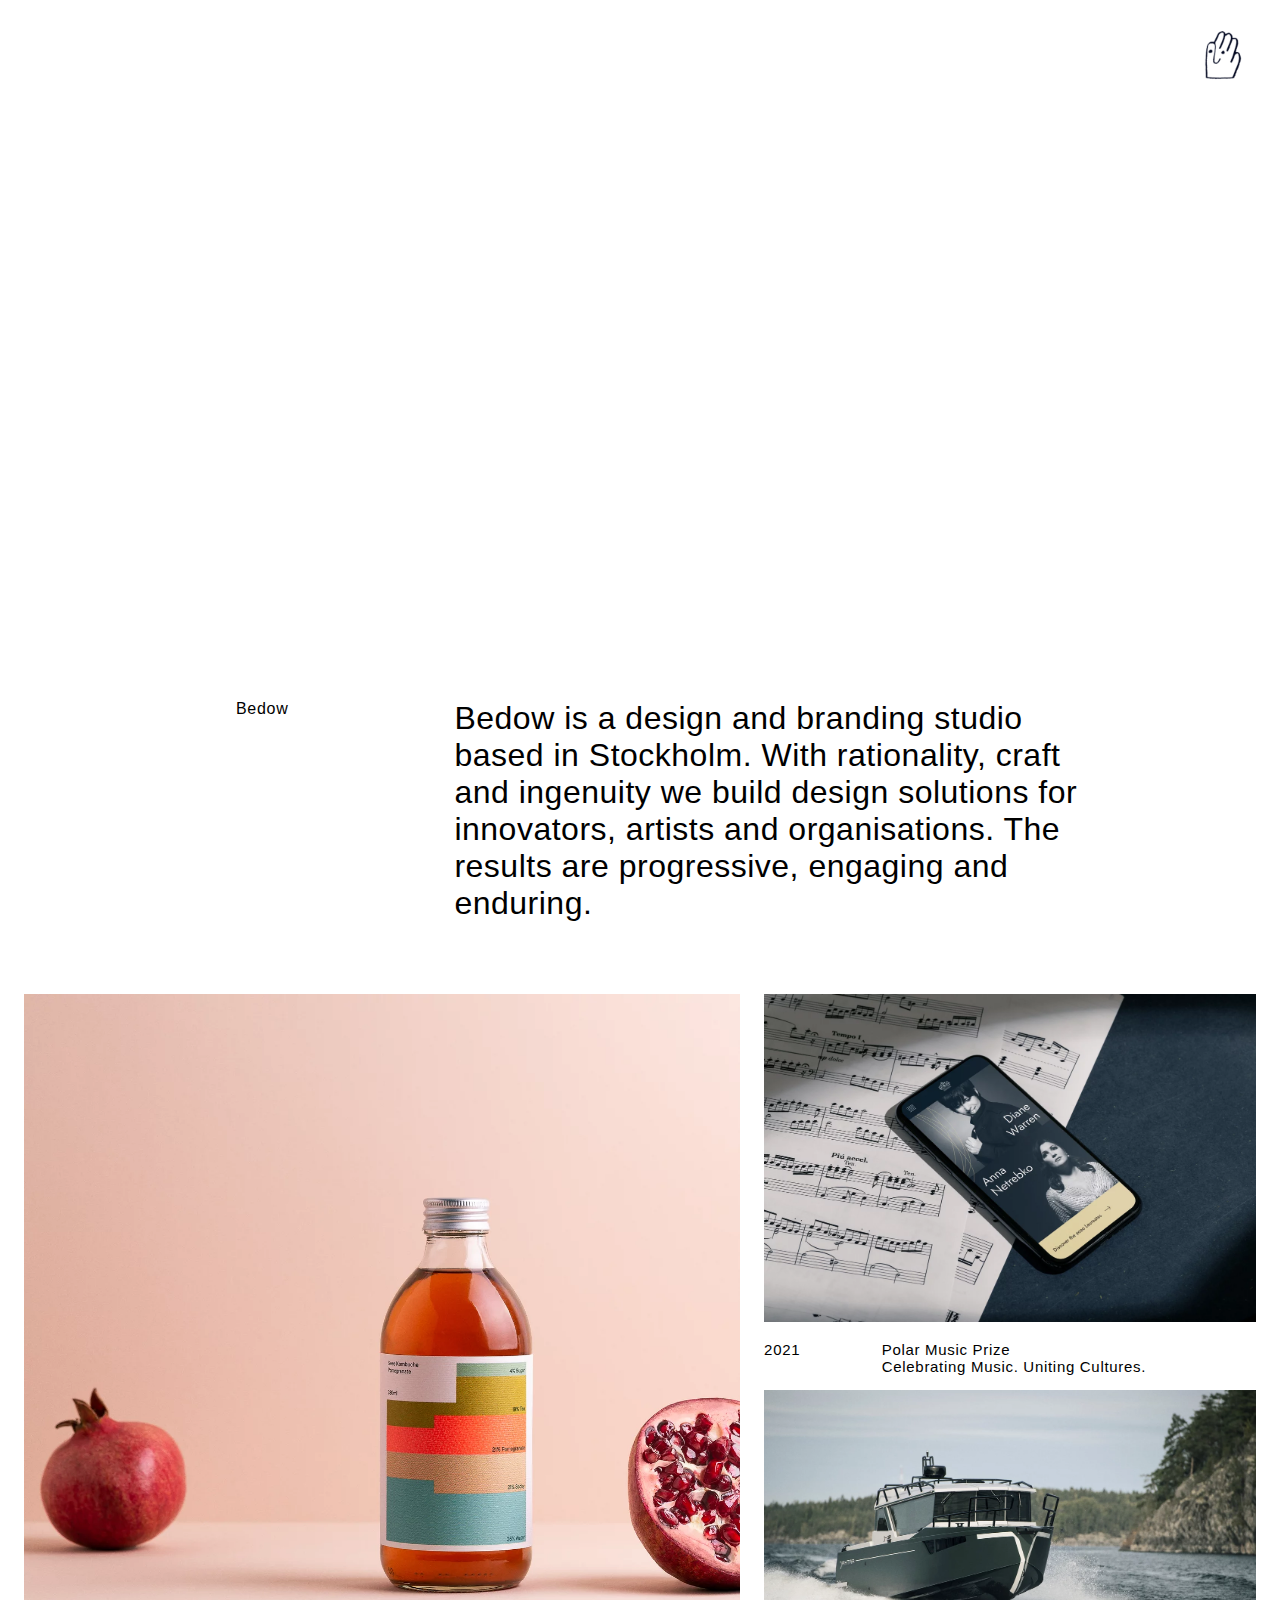
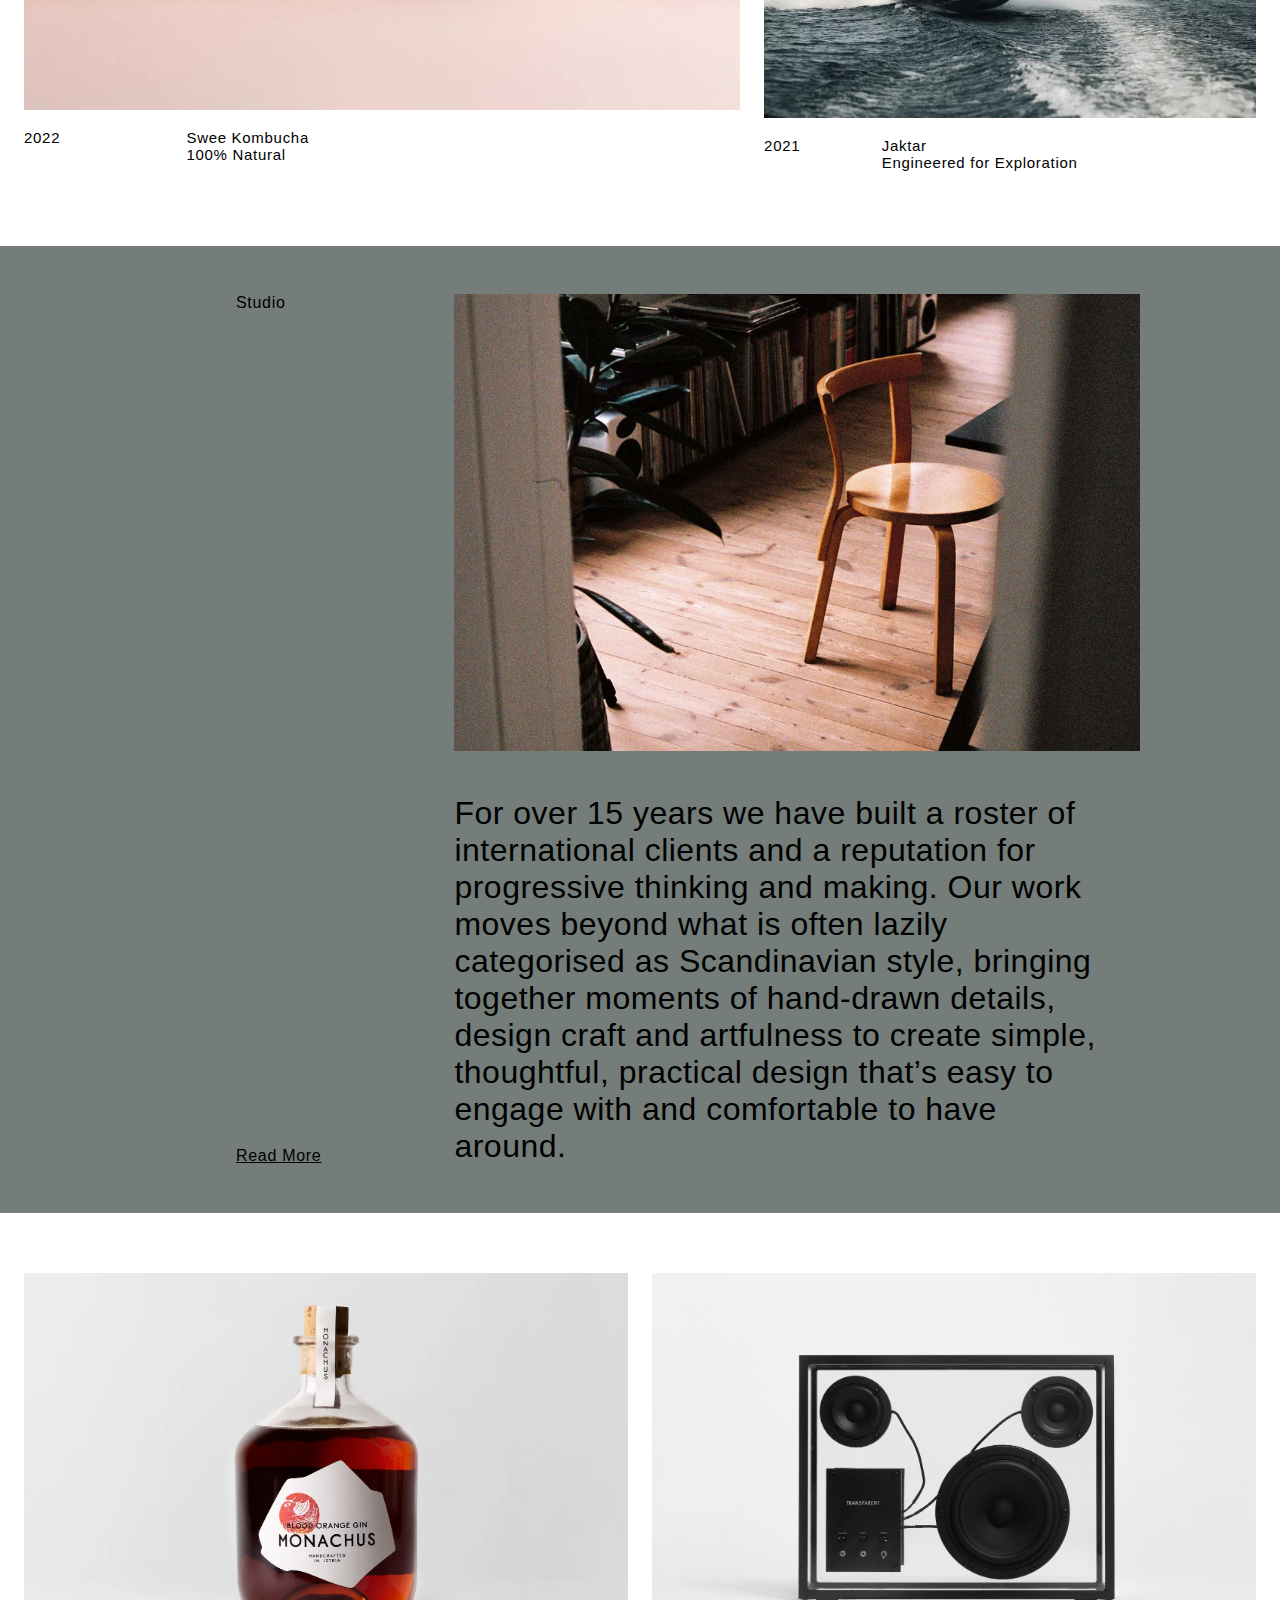
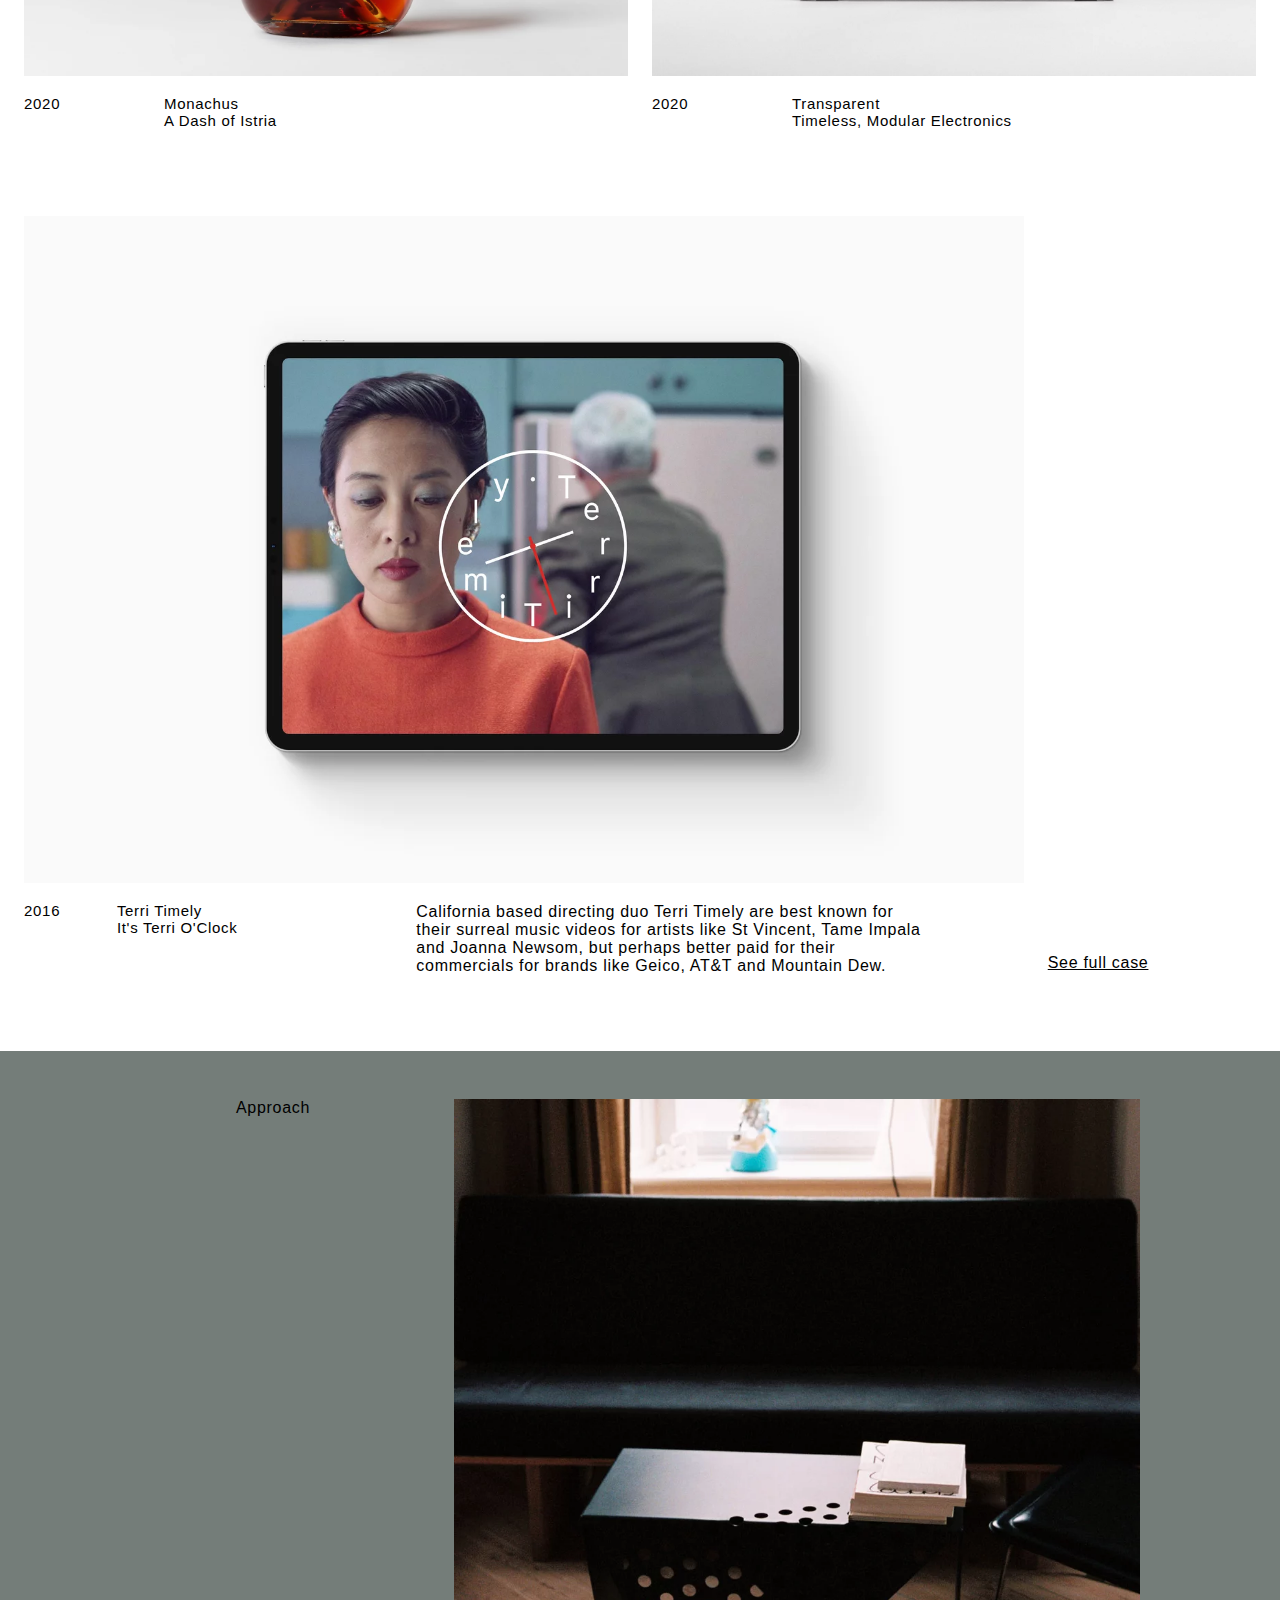
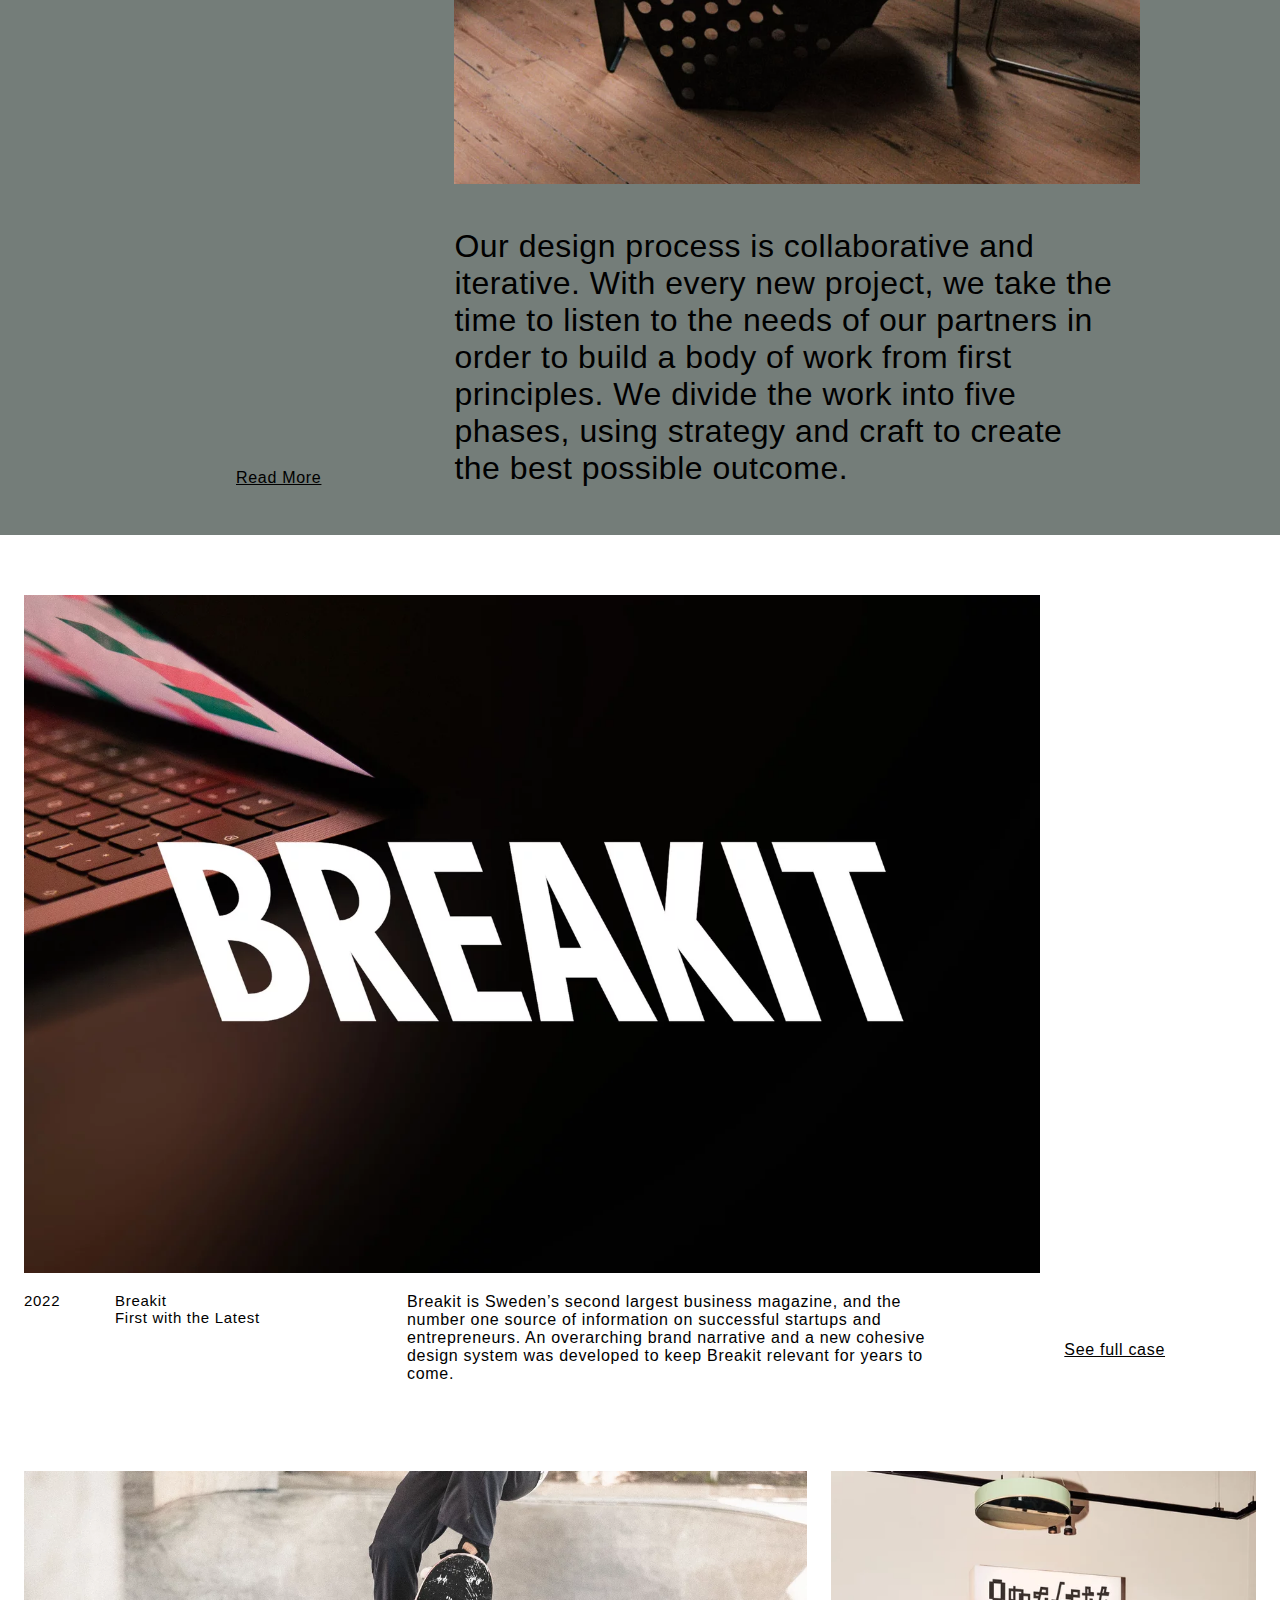
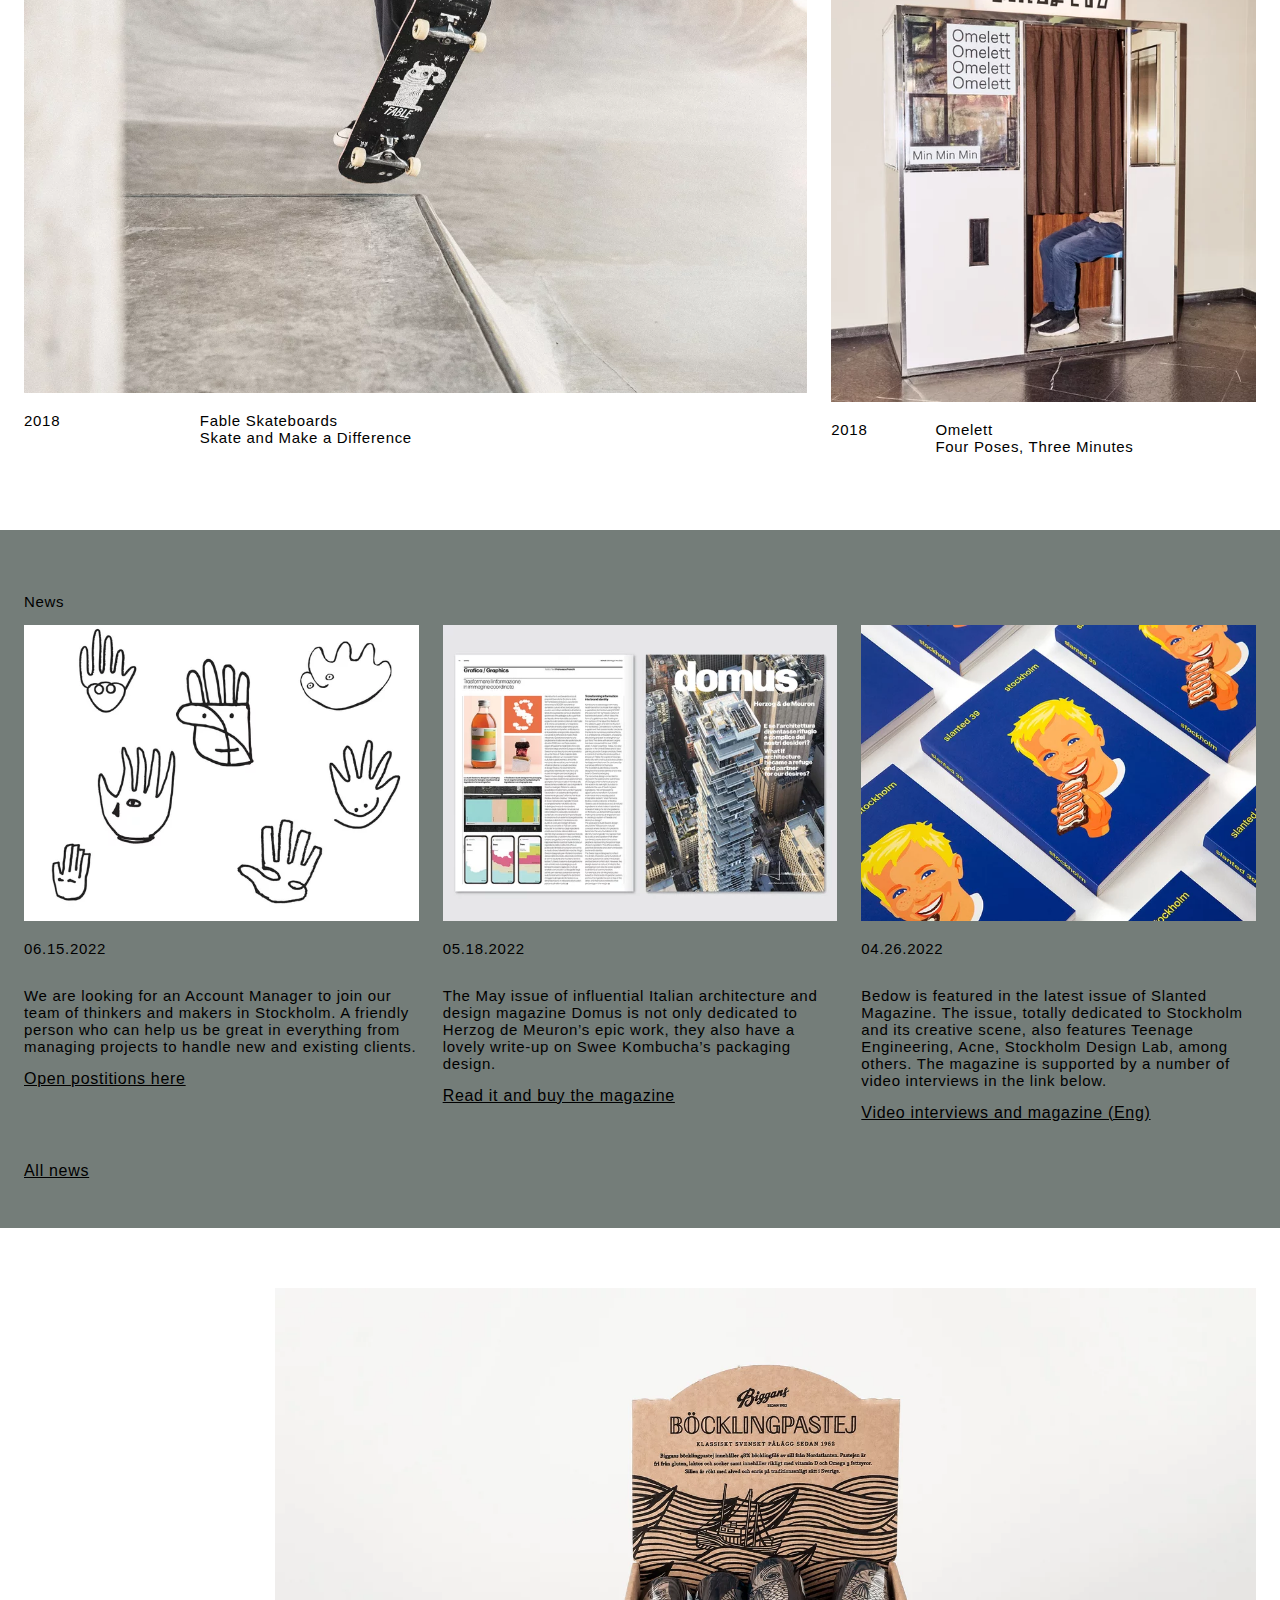
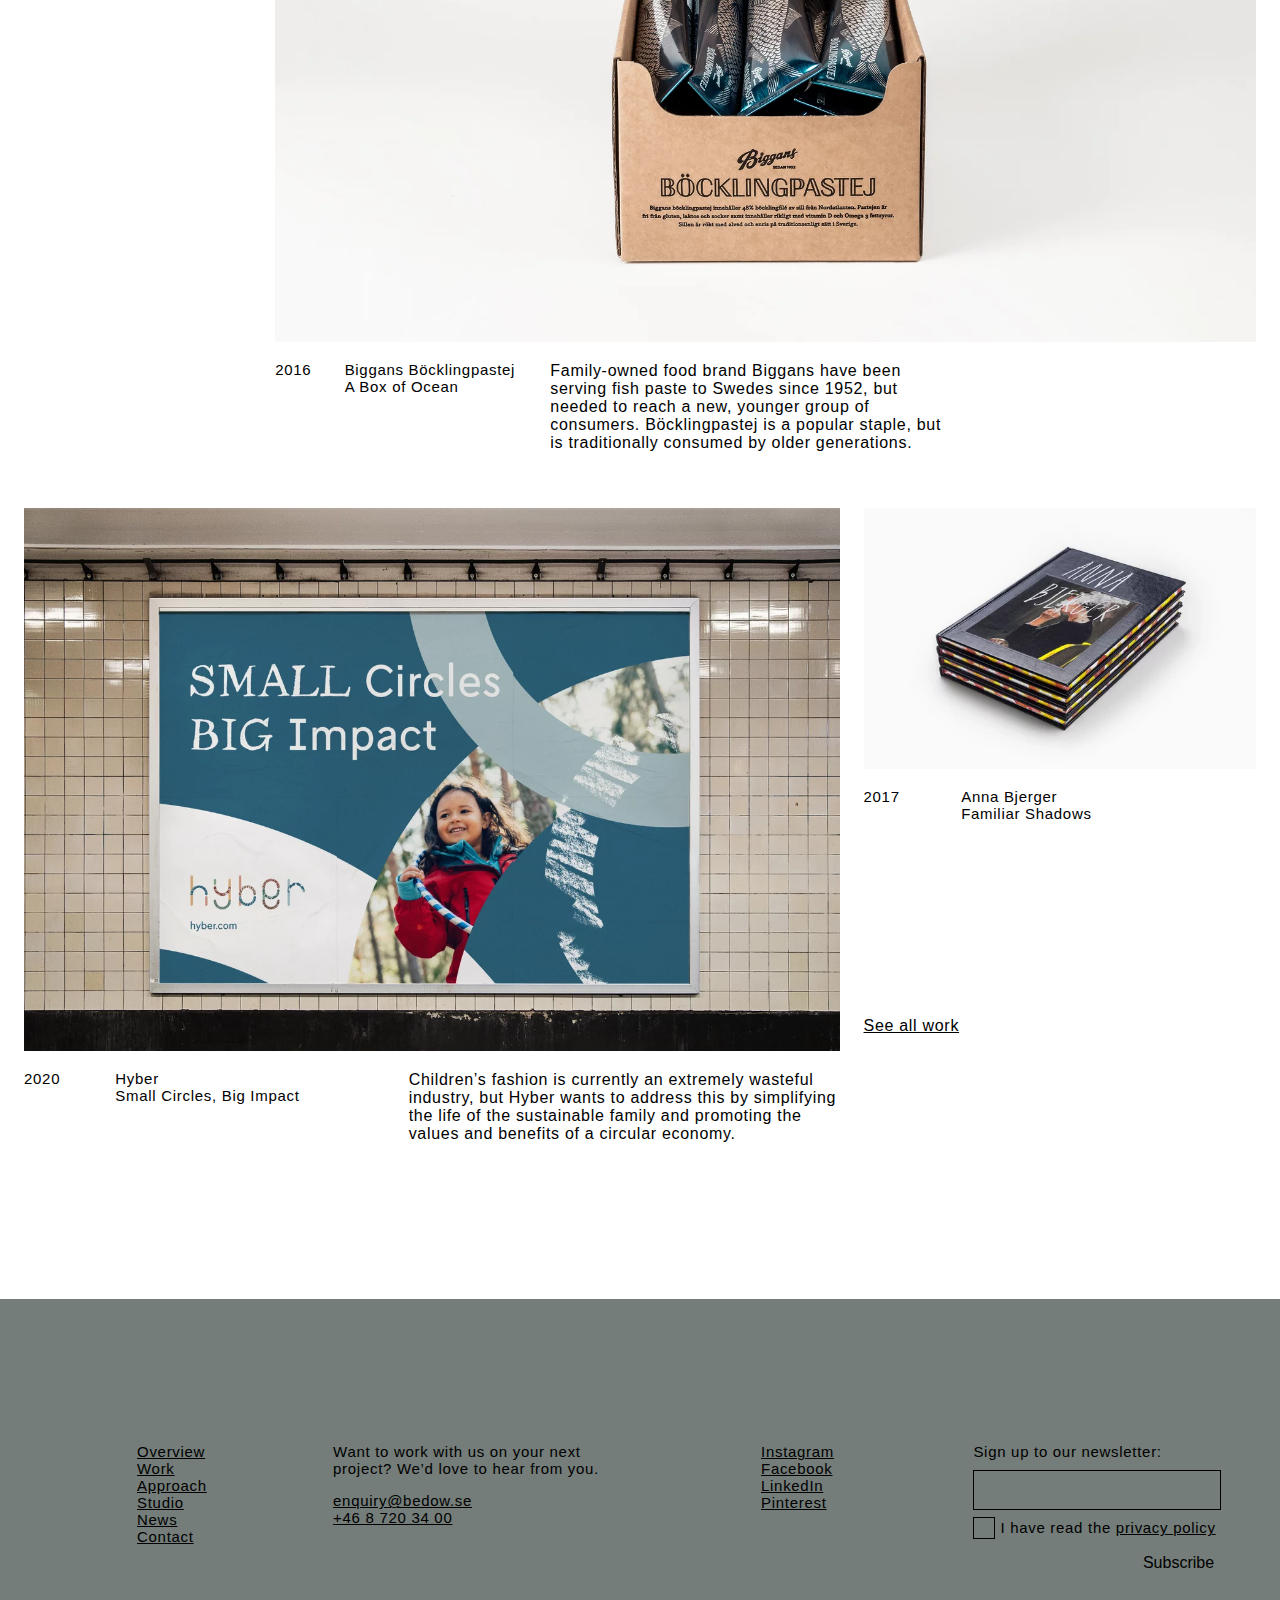
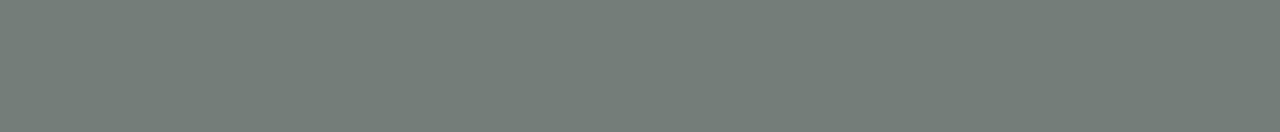
==== commit 2cdebba5: "Rename bedow.html to index.html" ====
--- a/index.html
+++ b/index.html
@@ -5,6 +5,9 @@
         <link href="bedow.css" rel="stylesheet">
     </head>
     <body>
+        <div class="hand-container">
+            <img src="media/hand.png" class="hand-icon">
+        </div>
         <a href="https://www.bedow.se/work/">
             <div class="video-container">
                 <video playsinline autoplay muted loop>
--- a/bedow.css
+++ b/bedow.css
@@ -9,6 +9,15 @@
 }
 img, a{
     cursor: pointer;
+}
+.hand-container{
+    position: fixed;
+    top: -20px;
+    right: -20px;
+    z-index: 100;
+}
+.hand-icon{
+    width: 150px;
 }
 .video-container{
     min-height: 640px;
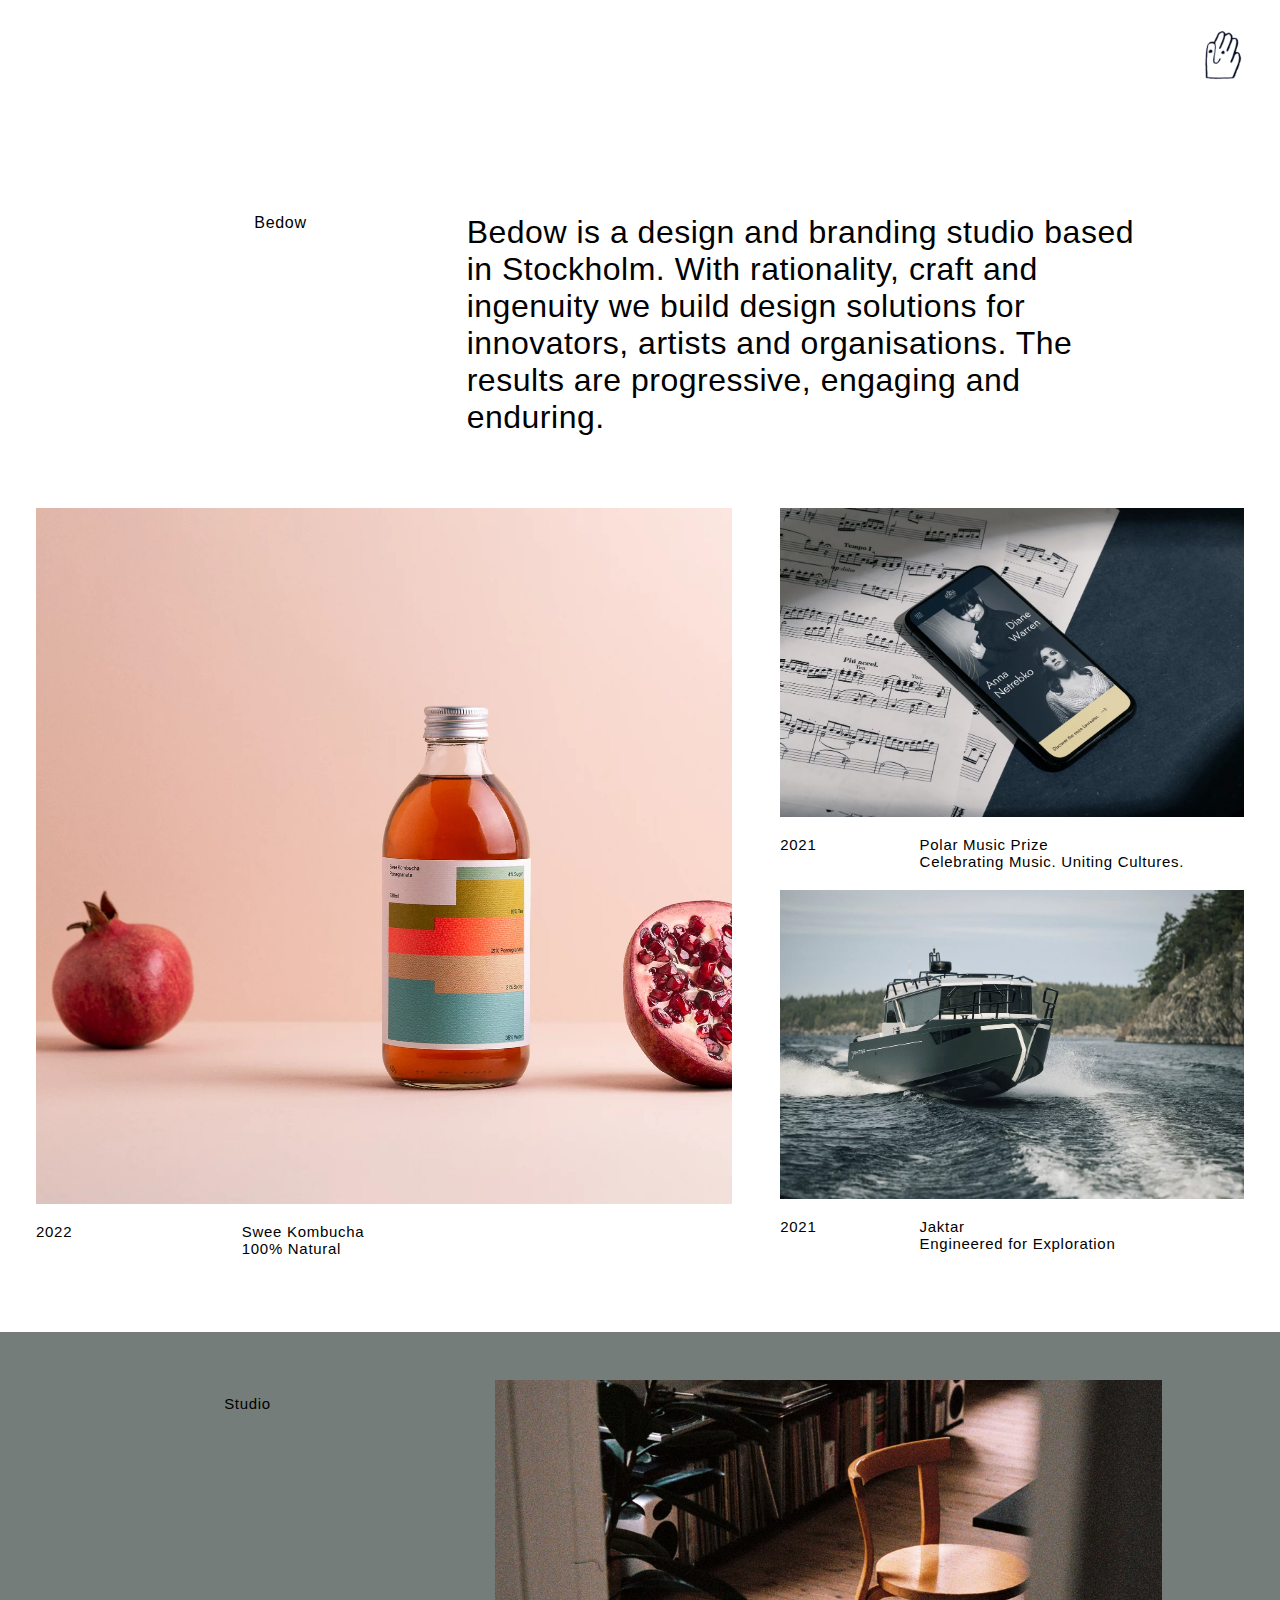
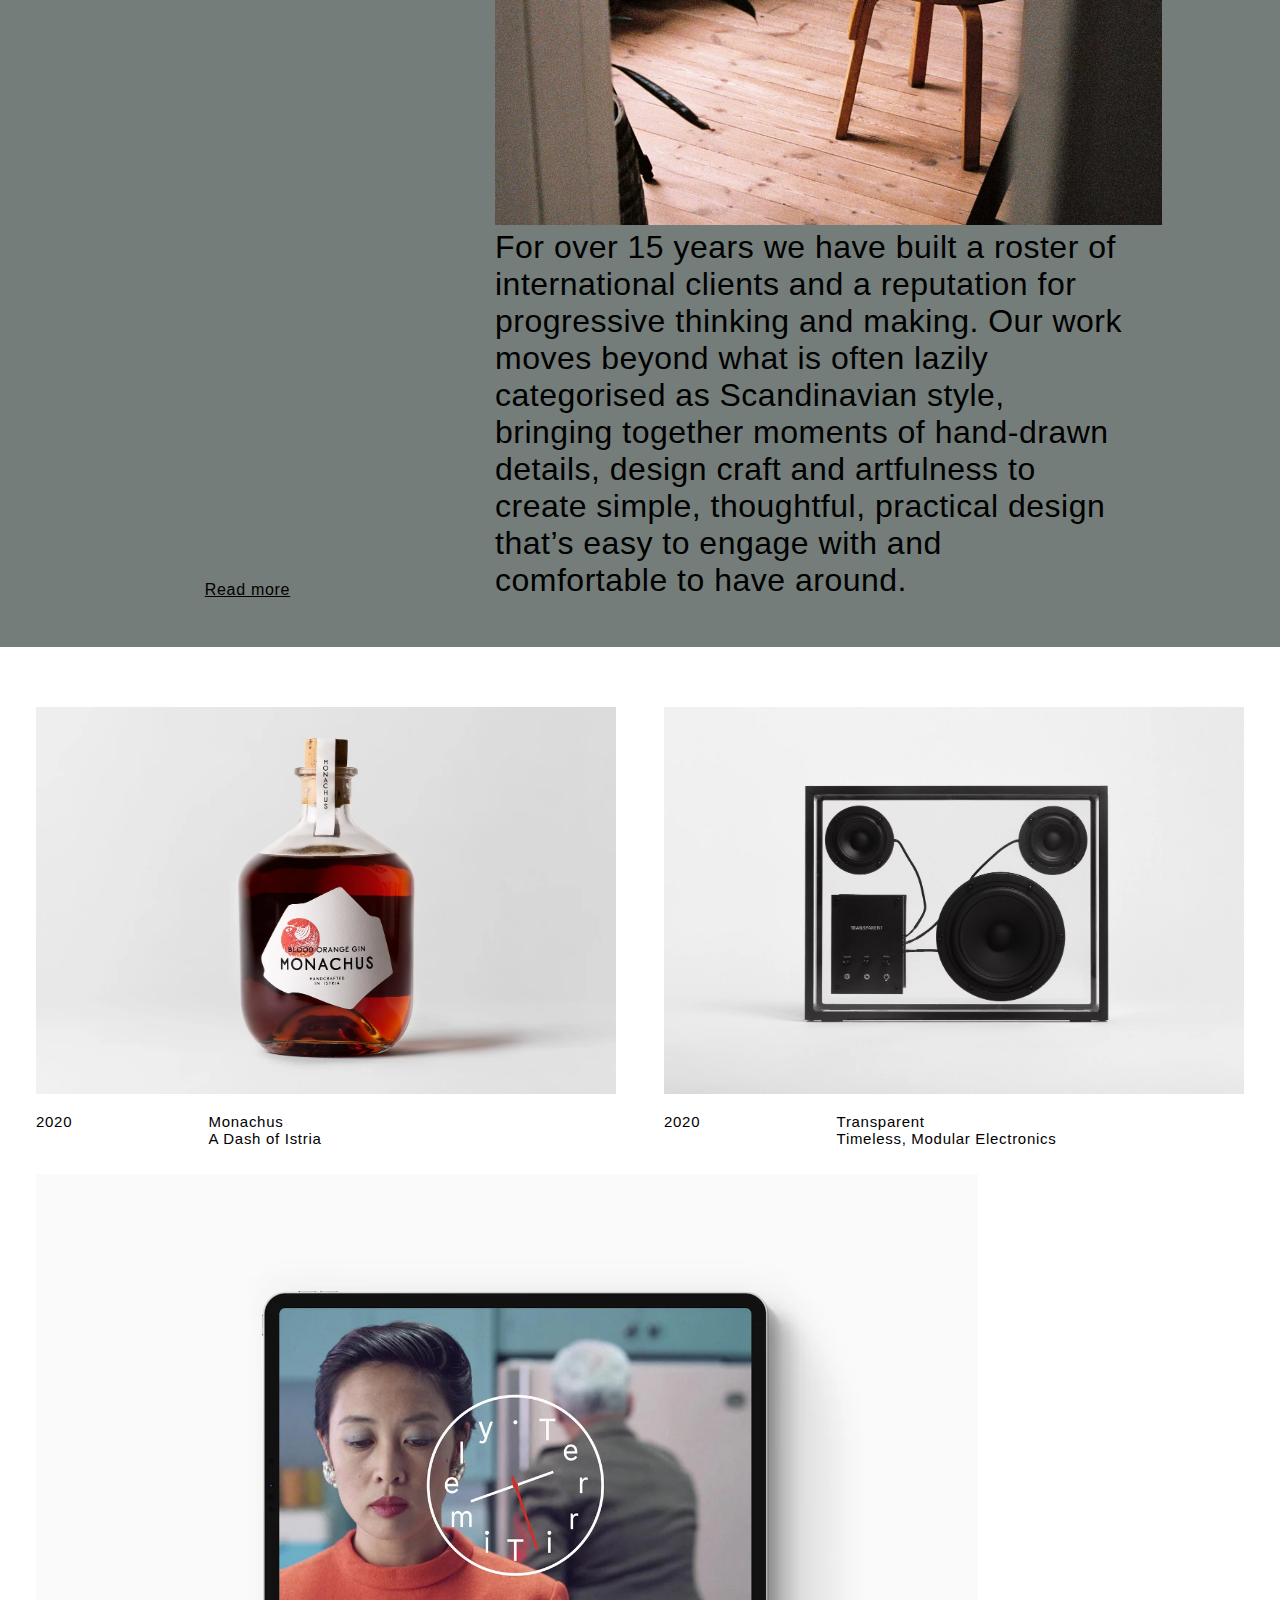
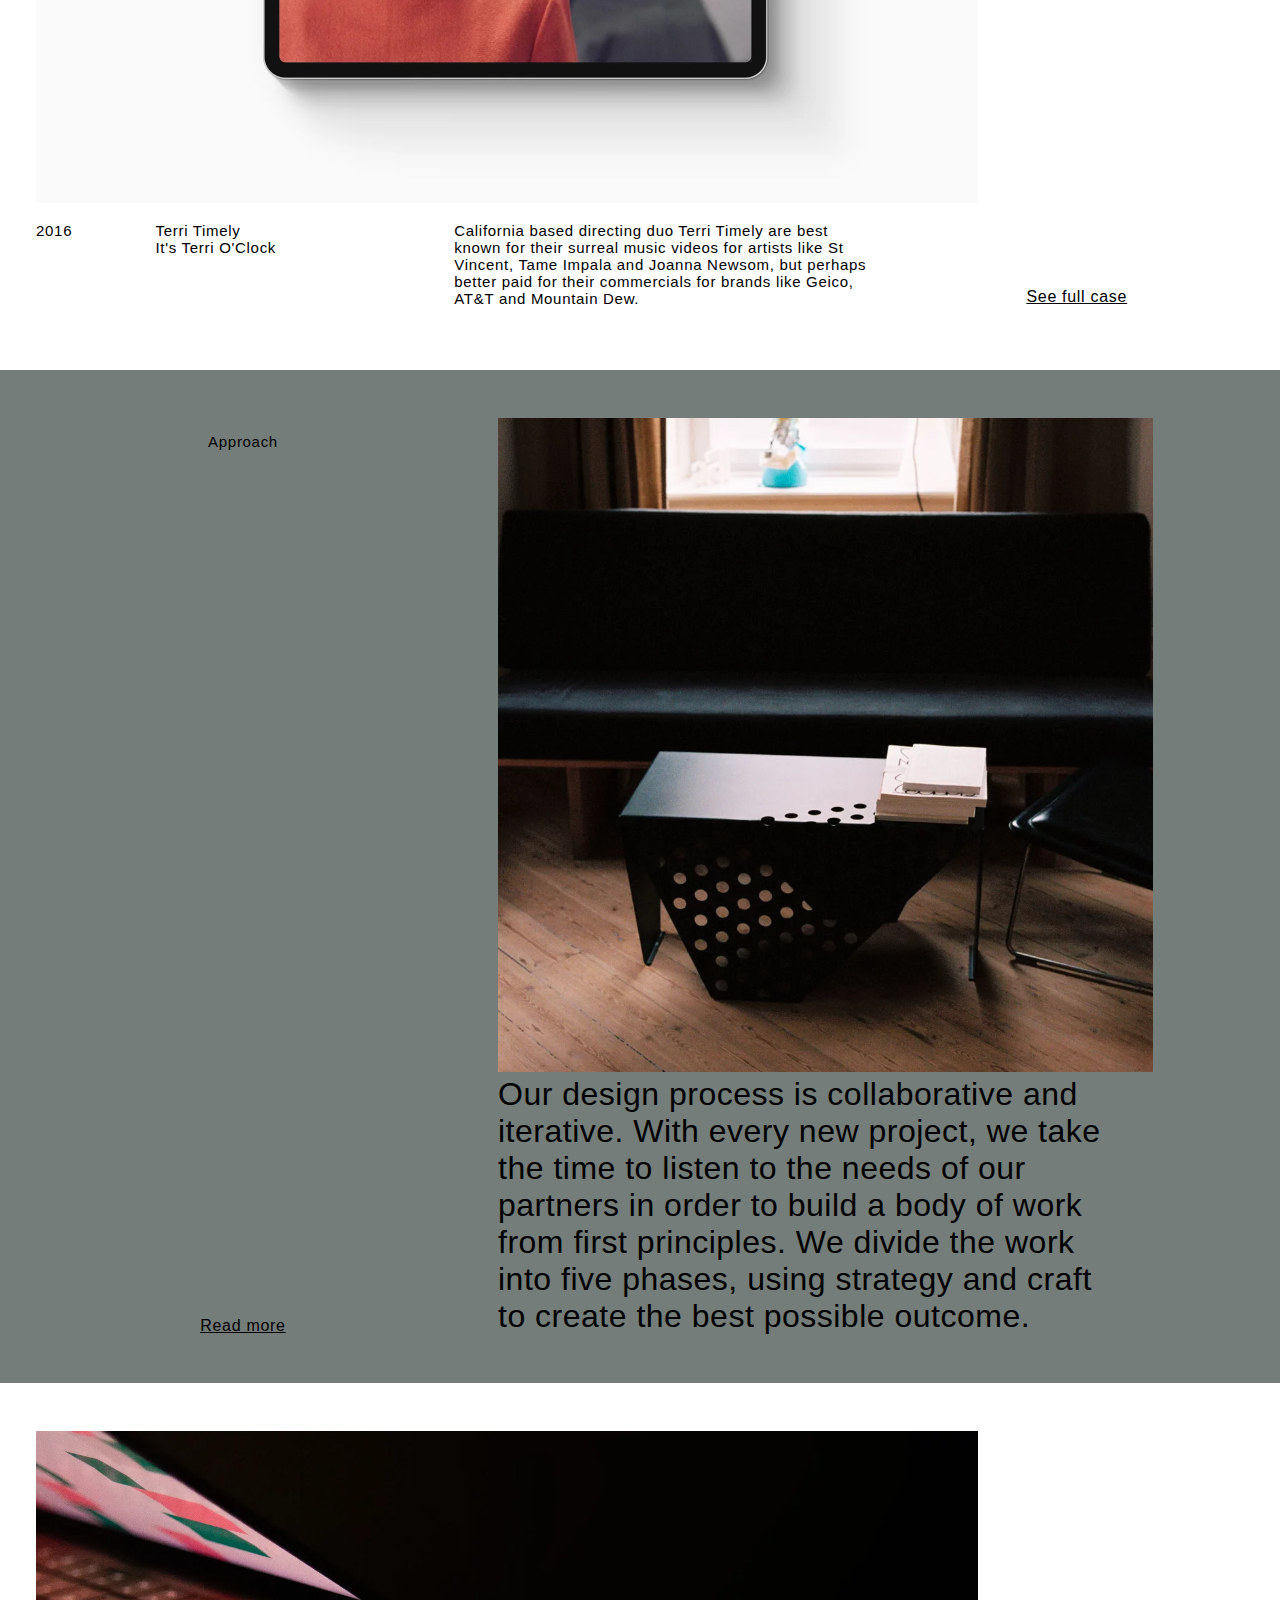
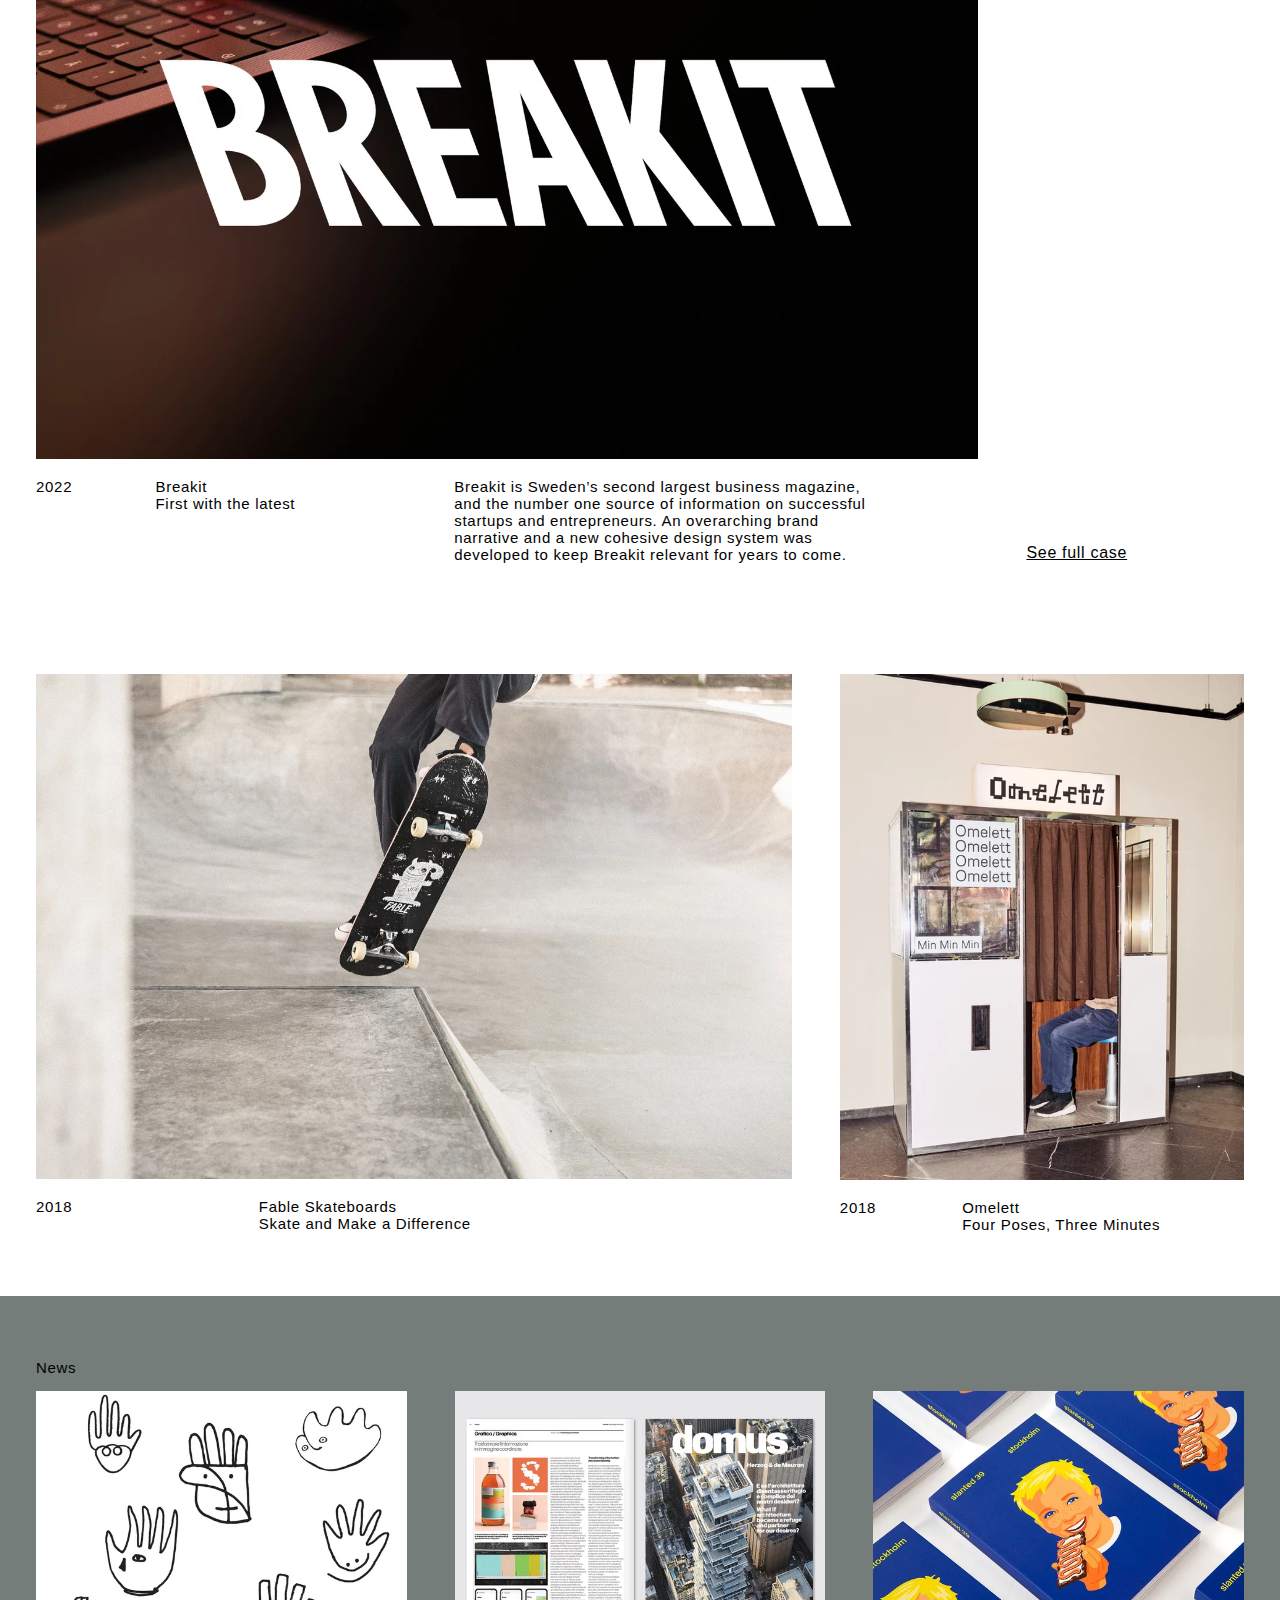
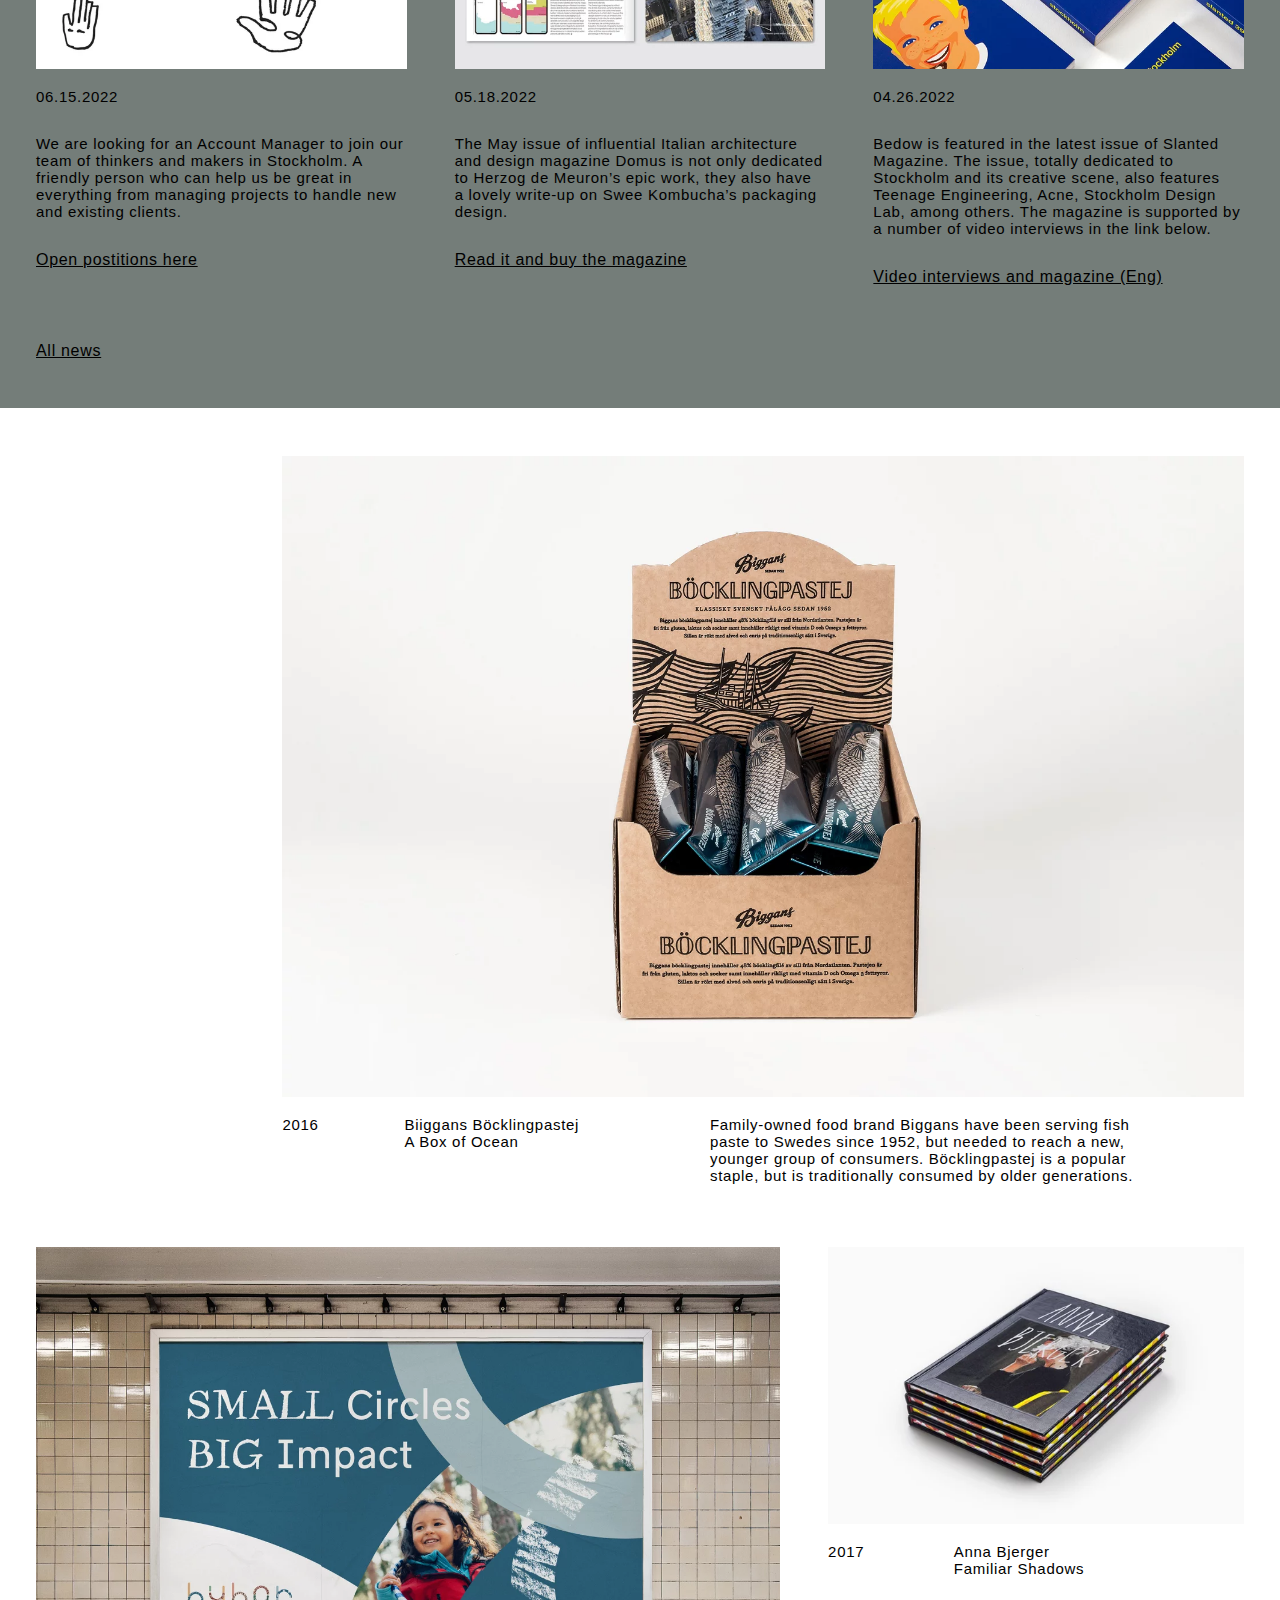
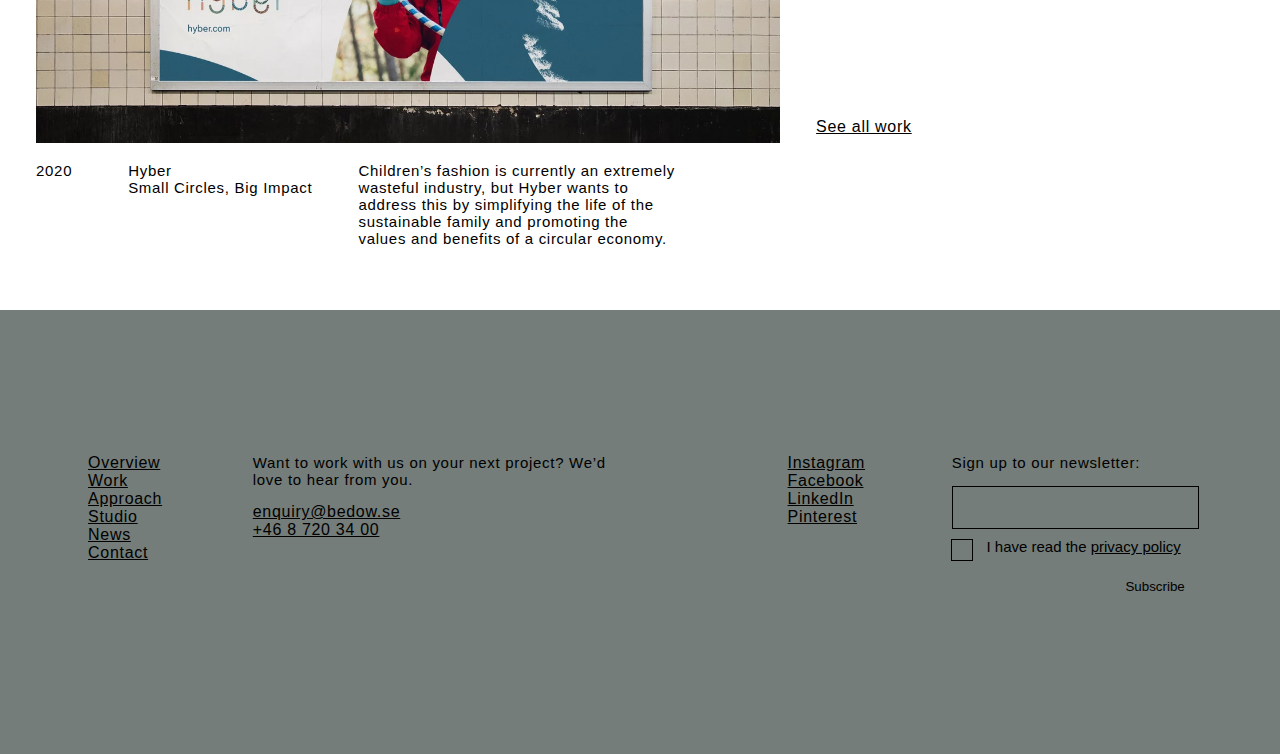
==== commit 972dd607: "Rename bedow2.html to index.html" ====
--- a/index.html
+++ b/index.html
@@ -2,7 +2,7 @@
 <html>
     <head>
         <title>Bedow</title>
-        <link href="bedow.css" rel="stylesheet">
+        <link href="bedow2.css" rel="stylesheet">
     </head>
     <body>
         <div class="hand-container">
@@ -16,244 +16,262 @@
             </div>
         </a>
         <section>
-            <div class="section-container">
-                <div class="bedow-text-container">
-                    <div class="text">
+
+            <!--first section start-->
+            <div class="section-container-one">
+                <div class="section-container-one-left">
+                    <div class="bedow-text">
                         Bedow
                     </div>
                 </div>
-                <div class="bedow-description-container">
-                    <div class="description">
+                <div class="section-container-one-right">
+                    <div class="bedow-description">
                         Bedow is a design and branding studio based in Stockholm. With rationality, craft and ingenuity we build design solutions for innovators, artists and organisations. The results are progressive, engaging and enduring.
                     </div>
                 </div>
             </div>
-            <div class="section-container">
-                <div class="left-container">
-                    <div class="block-container">
+            <!--first section end-->
+
+            <!--second section start-->
+            <div class="section-container-two">
+                <div class="section-container-two-left">
+                    <div class="content-container">
                         <a href="https://www.bedow.se/work/swee-kombucha/">
                             <div class="image-container">
-                                <img class="image-left" src="media/bedow-swee-packaging-21-header.webp">
+                                <img class="image" src="media/bedow-swee-packaging-21-header.webp">
                             </div>
                         </a>
                         <div class="caption-container">
                             <div class="year-container">
                                 <p>2022</p>
                             </div>
-                            <div class="description-container">
+                            <div class="title-container">
                                 <p>Swee Kombucha <br>100% Natural</p>
                             </div>
                         </div>
-                    </div> 
-                </div>
-                <div class="right-container">
-                    <div class="block-container">
-                        <div class="image-container">
-                            <a href="https://www.bedow.se/work/polar-music-prize/">
-                                <img class="image-right" src="media/bedow-polar-music-prize-visual-identity-7.webp">
-                            </a>
-                        </div>
+                    </div>
+                </div>
+                <div class="section-container-two-right">
+                    <div class="content-container-top">
+                        <a href="https://www.bedow.se/work/polar-music-prize/">
+                            <div class="image-container">
+                                <img class="image" src="media/bedow-polar-music-prize-visual-identity-7.webp">
+                            </div>
+                        </a>
                         <div class="caption-container">
                             <div class="year-container">
                                 <p>2021</p>
                             </div>
-                            <div class="description-container">
+                            <div class="title-container">
                                 <p>Polar Music Prize<br>Celebrating Music. Uniting Cultures.</p>
                             </div>
                         </div>
                     </div>
-                    <div class="block-container">
+                    <div class="content-container-bottom">
                         <a href="https://www.bedow.se/work/jaktar/">
                             <div class="image-container">
-                                <img class="image-right" src="media/bedow-jaktar-visual-identity-10.webp">
+                                <img class="image" src="media/bedow-jaktar-visual-identity-10.webp">
                             </div>
                         </a>
                         <div class="caption-container">
                             <div class="year-container">
                                 <p>2021</p>
                             </div>
-                            <div class="description-container">
-                                <p> Jaktar<br>Engineered for Exploration</p>
-                            </div>
-                        </div>
-                    </div>
-                </div>
-            </div>
-            <div class="section-container" style="background-color: rgb(116, 125, 121); padding: 48px 12px">
-                <div class="studio-text-container">
-                    <div class="text">
-                        Studio
-                    </div>
-                    <div class="link-container">
-                        <a href="https://www.bedow.se/studio/" class="link" style="background-color: rgb(116, 125, 121); color:black;" >
-                            Read More
-                        </a>
-                    </div>
-                </div>
-                <div class="bedow-description-container">
+                            <div class="title-container">
+                                <p>Jaktar<br>Engineered for Exploration</p>
+                            </div>
+                        </div>
+                    </div>
+                </div>
+
+            </div>
+            <!--second section end-->
+
+
+            <!--third section start-->
+            <div class="section-container-three">
+                <div class="section-container-three-left">
+                    <div class="content-container-top-left">
+                        <p>Studio</p>
+                    </div>
+                    <div class="content-container-bottom-left">
+                        <a href="https://www.bedow.se/studio/">Read more</a>
+                    </div>
+                </div>
+                <div class="section-container-three-right">
                     <a href="https://www.bedow.se/studio/">
-                        <div class="studio-image-container">
-                            <img class="studio-image" src="media/bedow-studio-03.webp">
-                        </div>
-                    </a>
-                    <div class="description">
+                        <div class="section-container-three-right-image">
+                            <img class="image" src="media/bedow-studio-03.webp">
+                        </div>
+                    </a>
+                    <div class="bedow-description">
                         For over 15 years we have built a roster of international clients and a reputation for progressive thinking and making. Our work moves beyond what is often lazily categorised as Scandinavian style, bringing together moments of hand-drawn details, design craft and artfulness to create simple, thoughtful, practical design that’s easy to engage with and comfortable to have around.
                     </div>
                 </div>
             </div>
-            <div class="section-container">
-                <div class="left-container" style="width: 100%">
-                    <div class="block-container">
+            <!--third section end-->
+
+
+            <!--fourth section start-->
+            <div class="section-container-four">
+                <div class="section-container-four-left">
                         <a href="https://www.bedow.se/work/monachus/">
                             <div class="image-container">
-                                <img class="image-left" src="media/bedow-monachus-identity-35.webp">
+                                <img class="image" src="media/bedow-monachus-identity-35.webp">
                             </div>
                         </a>
                         <div class="caption-container">
                             <div class="year-container">
                                 <p>2020</p>
                             </div>
-                            <div class="description-container">
+                            <div class="title-container">
                                 <p>Monachus<br>A Dash of Istria</p>
                             </div>
                         </div>
-                    </div>
-                </div>
-                <div class="right-container" style="width: 100%">
-                    <div class="block-container">
-                        <a href="https://www.bedow.se/work/transparent/">
-                            <div class="image-container">
-                                <img class="image-right" src="media/bedow-transparent-visual-identity-17.webp">
-                            </div>
-                        </a>
-                        <div class="caption-container">
-                            <div class="year-container">
-                                <p>2020</p>
-                            </div>
-                            <div class="description-container">
-                                <p>Transparent<br>Timeless, Modular Electronics</p>
-                            </div>
-                        </div>
-                    </div>
-                </div>
-            </div>
-            <div class="section-container">
-                <div class="left-container">
+                </div>
+                <div class="section-container-four-right">
+                    <a href="https://www.bedow.se/work/transparent/">
+                        <div class="image-container">
+                            <img class="image" src="media/bedow-transparent-visual-identity-17.webp">
+                        </div>
+                    </a>
+                    <div class="caption-container">
+                        <div class="year-container">
+                            <p>2020</p>
+                        </div>
+                        <div class="title-container">
+                            <p>Transparent<br>Timeless, Modular Electronics</p>
+                        </div>
+                    </div>
+                </div>
+            </div>
+            <!--fourth section end-->
+
+
+            <!--fifth section start-->
+            <div class="section-container-five">
+                <div class="section-container-five-left">
                     <a href="https://www.bedow.se/work/terri-timely/">
                         <div class="image-container">
-                            <img class="image-right" src="media/bedow_identity_terri-timely_28.webp">
+                            <img class="image" src="media/bedow_identity_terri-timely_28.webp">
                         </div>
                     </a>
                     <div class="caption-container">
                         <div class="year-container">
                             <p>2016</p>
                         </div>
-                        <div class="description-container" >
+                        <div class="title-container" >
                             <p>Terri Timely<br>It's Terri O'Clock</p>
                         </div>
                         <div class="long-description-container">
-                            California based directing duo Terri Timely are best known for their surreal music videos for artists like St Vincent, Tame Impala and Joanna Newsom, but perhaps better paid for their commercials for brands like Geico, AT&T and Mountain Dew.
-                        </div>
-                    </div>
-                </div>
-                <div class="right-container" style="width: 40%; height: 100%;">
-                    <div class="link-container" style="margin-top: 738px">
-                        <a class="link" href="https://www.bedow.se/work/terri-timely/">See full case</a>
-                    </div>
-                </div>
-            </div>
-            <div class="section-container" style="background-color: rgb(116, 125, 121); padding: 48px 12px">
-                <div class="studio-text-container">
-                        <div class="text">
-                            Approach
-                        </div>
-                    <div class="link-container">
-                        <a href="https://www.bedow.se/approach/" class="link" style="background-color: rgb(116, 125, 121)">
-                            Read More
-                        </a>
-                    </div>
-                </div>
-                <div class="bedow-description-container">
+                           <p>California based directing duo Terri Timely are best known for their surreal music videos for artists like St Vincent, Tame Impala and Joanna Newsom, but perhaps better paid for their commercials for brands like Geico, AT&T and Mountain Dew.</p>
+                        </div>
+                    </div>
+                </div>
+                <div class="section-container-five-right">
+                    <a class="link" href="https://www.bedow.se/work/terri-timely/">See full case</a>
+                </div>
+            </div>
+            <!--fifth section end-->
+
+
+            <!--sixth section start-->
+             <div class="section-container-six">
+                <div class="section-container-six-left">
+                    <div class="content-container-top-left">
+                        <p>Approach</p>
+                    </div>
+                    <div class="content-container-bottom-left">
+                        <a href="https://www.bedow.se/approach/">Read more</a>
+                    </div>
+                </div>
+                <div class="section-container-six-right">
                     <a href="https://www.bedow.se/approach/">
-                        <div class="studio-image-container">
-                            <img class="studio-image" src="media/bedow_studio_06.webp">
-                        </div>
-                    </a>
-                    <div class="description">
+                        <div class="section-container-six-right-image">
+                            <img class="image" src="media/bedow_studio_06.webp">
+                        </div>
+                    </a>
+                    <div class="bedow-description">
                         Our design process is collaborative and iterative. With every new project, we take the time to listen to the needs of our partners in order to build a body of work from first principles. We divide the work into five phases, using strategy and craft to create the best possible outcome.
                     </div>
                 </div>
             </div>
-            <div class="section-container">
-                <div class="left-container">
+            <!--sixth section end-->
+
+
+            <!--seventh section start-->
+            <div class="section-container-seven">
+                <div class="section-container-seven-left">
                     <a href="https://www.bedow.se/work/breakit/">
                         <div class="image-container">
-                            <img class="image-right" src="media/bedow-breakit-visual-identity-01-b.webp">
+                            <img class="image" src="media/bedow-breakit-visual-identity-01-b.webp">
                         </div>
                     </a>
                     <div class="caption-container">
                         <div class="year-container">
                             <p>2022</p>
                         </div>
-                        <div class="description-container" >
-                            <p>Breakit<br>First with the Latest</p>
+                        <div class="title-container" >
+                            <p>Breakit<br>First with the latest</p>
                         </div>
                         <div class="long-description-container">
-                            Breakit is Sweden’s second largest business magazine, and the number one source of information on successful startups and entrepreneurs. An overarching brand narrative and a new cohesive design system was developed to keep Breakit relevant for years to come.
-                        </div>
-                    </div>
-                </div>
-                <div class="right-container" style="width: 40%; height: 100%; ">
-                    <div class="link-container" style="margin-top: 746px">
-                        <a href="https://www.bedow.se/work/breakit/" class="link">See full case</a>
-                    </div>
-                </div>
-            </div>
-            <div class="section-container">
-                <div class="left-container">
-                    <div class="block-container">
-                        <a href="https://www.bedow.se/work/fable-skateboards/">
-                            <div class="image-container">
-                                <img class="image-left" src="media/fable_skateboards_visual-identity_32.webp">
-                            </div>
-                        </a>
-                        <div class="caption-container">
-                            <div class="year-container">
-                                <p>2018</p>
-                            </div>
-                            <div class="description-container">
-                                <p>Fable Skateboards<br>Skate and Make a Difference</p>
-                            </div>
-                        </div>
-                    </div>
-                </div>
-                <div class="right-container" style="width: 58.6%">
-                    <div class="block-container">
-                        <a href="https://www.bedow.se/work/omelett/">
-                            <div class="image-container">
-                                <img class="image-right" src="media/omelett_identity_34.webp">
-                            </div>
-                        </a>
-                        <div class="caption-container">
-                            <div class="year-container">
-                                <p>2018</p>
-                            </div>
-                            <div class="description-container">
-                                <p>Omelett<br>Four Poses, Three Minutes</p>
-                            </div>
-                        </div>
-                    </div>
-                </div>
-            </div>
-            <div class="section-container" style="background-color: rgb(116, 125, 121); padding: 48px 12px; flex-direction: column;">
-                <div class="text">
+                            <p class="long-description">Breakit is Sweden’s second largest business magazine, and the number one source of information on successful startups and entrepreneurs. An overarching brand narrative and a new cohesive design system was developed to keep Breakit relevant for years to come.</p>
+                        </div>
+                    </div>
+                </div>
+                <div class="section-container-five-right">
+                    <a class="link" href="https://www.bedow.se/work/breakit/">See full case</a>
+                </div>
+            </div>
+            <!--seventh section end-->
+
+
+            <!--eighth section start-->
+            <div class="section-container-eight">
+                <div class="section-container-eight-left">
+                    <a href="https://www.bedow.se/work/fable-skateboards/">
+                        <div class="image-container">
+                            <img class="image" src="media/fable_skateboards_visual-identity_32.webp">
+                        </div>
+                    </a>
+                    <div class="caption-container">
+                        <div class="year-container">
+                            <p>2018</p>
+                        </div>
+                        <div class="title-container">
+                            <p>Fable Skateboards<br>Skate and Make a Difference</p>
+                        </div>
+                    </div>
+                </div>
+                <div class="section-container-eight-right">
+                    <a href="https://www.bedow.se/work/omelett/">
+                        <div class="image-container">
+                            <img class="image" src="media/omelett_identity_34.webp">
+                        </div>
+                    </a>
+                    <div class="caption-container">
+                        <div class="year-container">
+                            <p>2018</p>
+                        </div>
+                        <div class="title-container">
+                            <p>Omelett<br>Four Poses, Three Minutes</p>
+                        </div>
+                    </div>
+                </div>
+            </div>
+            <!--eighth section end-->
+
+
+            <!--ninth section start-->
+            <div class="section-container-nine">
+                <div class="section-nine-row-one">
                     <p>News</p>
                 </div>
-                <div class="imgs-container">
-                    <div>
+                <div class="section-nine-row-two">
+                    <div class="section-nine-column-one">
                         <a href="https://www.bedow.se/jobs/">
                             <div class="image-container">
-                                <img class="image-left" src="media/bedow-news-account-manager-light.webp">
+                                <img class="image" src="media/bedow-news-account-manager-light.webp" >
                             </div>
                         </a>
                         <div class="caption-container-column">
@@ -262,10 +280,10 @@
                             <a href="https://www.bedow.se/careers/" class="link">Open postitions here</a>
                         </div>
                     </div>
-                    <div>
+                    <div class="section-nine-column-two">
                         <a href="https://www.domusweb.it/en/design/gallery/2022/05/10/the-infographic-of-a-drink-ingredients-as-its-coordinated-image.html">
                             <div class="image-container">
-                                <img class="image-left" src="media/bedow-news-domus-magazine-swee-kombucha.webp">
+                                <img class="image" src="media/bedow-news-domus-magazine-swee-kombucha.webp">
                             </div>
                         </a>
                         <div class="caption-container-column">
@@ -274,10 +292,10 @@
                             <a href="https://www.domusweb.it/en/design/gallery/2022/05/10/the-infographic-of-a-drink-ingredients-as-its-coordinated-image.html" class="link">Read it and buy the magazine</a>
                         </div>
                     </div>
-                    <div>
+                    <div class="section-nine-column-three">
                         <a href="https://www.slanted.de/video/stockholm/">
-                            <div class="image-container">
-                                <img class="image-left" src="media/bedow-news-slanted-magazine.webp">
+                            <div class="image-container" >
+                                <img class="image" src="media/bedow-news-slanted-magazine.webp">
                             </div>
                         </a>
                         <div class="caption-container-column">
@@ -287,77 +305,84 @@
                         </div>
                     </div>
                 </div>
-                <div style="height:40px"></div>
-                <div class="text">
-                    <a class="link" href="https://www.bedow.se/news/">All news</a>
-                </div>
-            </div>
-            <div class="section-container" style="flex-direction: column;">
-                <div class="top-section-container" style="margin-bottom: 40px;">
-                    <div class="top-section-divider">
-                        <a href="https://www.bedow.se/work/biggans-bocklingpastej/">
-                            <div class="image-container">
-                                <img class="image-right" src="media/bedow_packaging_biggans_bocklingpastej-03.webp">
-                            </div>
-                        </a>
-                        <div class="caption-container" style="width: 80%;">
-                            <div class="year-container">
-                                <p>2016</p>
-                            </div>
-                            <div class="description-container" >
-                                <p>Biggans Böcklingpastej<br>A Box of Ocean</p>
-                            </div>
-                            <div class="long-description-container">
-                                Family-owned food brand Biggans have been serving fish paste to Swedes since 1952, but needed to reach a new, younger group of consumers. Böcklingpastej is a popular staple, but is traditionally consumed by older generations.
-                            </div>
-                        </div>
-                    </div>
-                </div>
-                <div class="bottom-section-container">
-                    <div class="left-container" style="margin-bottom: 40px;">
-                        <a href="https://www.bedow.se/work/hyber/">
-                            <div class="image-container">
-                                <img class="image-left" src="media/bedow-hyber-identity-9.webp">
-                            </div>
-                        </a>
-                        <div class="caption-container">
-                            <div class="year-container">
-                                <p>2020</p>
-                            </div>
-                            <div class="description-container" >
-                                <p>Hyber<br>Small Circles, Big Impact</p>
-                            </div>
-                            <div class="long-description-container" style="margin-right: 0; width: 160%;">
-                                Children’s fashion is currently an extremely wasteful industry, but Hyber wants to address this by simplifying the life of the sustainable family and promoting the values and benefits of a circular economy.
-                            </div>
-                        </div>
-                    </div>
-                    <div class="right-container">
-                        <div class="top-right">
-                            <a href="https://www.bedow.se/work/anna-bjerger/">
+                <div style="height: 40px;" class="section-nine-row-three"></div>
+                <div class="section-nine-row-four">
+                    <a class="link">All news</a>
+                </div>
+            </div>
+            <!--ninth section end-->
+
+
+            <!--tenth section start-->
+                <div class="section-container-ten">
+                    <div class="section-container-ten-top">
+                        <div class="section-ten-content-top">
+                            <a href="https://www.bedow.se/work/biggans-bocklingpastej/">
                                 <div class="image-container">
-                                    <img class="image-right" src="media/bedow-anna_bjerger-book-32.webp">
+                                    <img class="image" src="media/bedow_packaging_biggans_bocklingpastej-03.webp">
                                 </div>
                             </a>
                             <div class="caption-container">
                                 <div class="year-container">
-                                    <p>2017</p>
-                                </div>
-                                <div class="description-container" >
-                                    <p>Anna Bjerger<br>Familiar Shadows</p>
-                                </div>
-                            </div>
-                        </div>
-                        <div class="bottom-right">
-                            <div class="link-container">
-                                <a href="https://www.bedow.se/work/work-old/" class="link">See all work</a>
-                            </div>
-                        </div>
-                    </div>
-                </div>
-            </div>
-            <div class="blank-div"></div>
-            <div class="footer" >
+                                    <p>2016</p>
+                                </div>
+                                <div class="title-container" >
+                                    <p>Biiggans Böcklingpastej<br>A Box of Ocean</p>
+                                </div>
+                                <div class="long-description-container">
+                                <p>Family-owned food brand Biggans have been serving fish paste to Swedes since 1952, but needed to reach a new, younger group of consumers. Böcklingpastej is a popular staple, but is traditionally consumed by older generations.</p>
+                                </div>
+                            </div>
+                        </div>
+                    </div>
+                    <div class="section-container-ten-bottom">
+                        <div class="section-ten-bottom-left">
+                            <div class="section-ten-content">
+                                <a href="https://www.bedow.se/work/hyber/">
+                                    <div class="image-container">
+                                        <img class="image" src="media/bedow-hyber-identity-9.webp">
+                                    </div>
+                                </a>
+                                <div class="caption-container">
+                                    <div class="year-container">
+                                        <p>2020</p>
+                                    </div>
+                                    <div class="title-container" >
+                                        <p>Hyber<br>Small Circles, Big Impact</p>
+                                    </div>
+                                    <div class="long-description-container">
+                                    <p>Children’s fashion is currently an extremely wasteful industry, but Hyber wants to address this by simplifying the life of the sustainable family and promoting the values and benefits of a circular economy.</p>
+                                    </div>
+                                </div>
+                            </div>
+                        </div>
+                        <div class="section-ten-bottom-right">
+                            <div class="section-ten-content-bottom-left">
+                                <a href="https://www.bedow.se/work/anna-bjerger/">
+                                    <div class="image-container">
+                                        <img class="image" src="media/bedow-anna_bjerger-book-32.webp">
+                                    </div>
+                                </a>
+                                <div class="caption-container">
+                                    <div class="year-container">
+                                        <p>2017</p>
+                                    </div>
+                                    <div class="title-container" >
+                                        <p>Anna Bjerger<br>Familiar Shadows</p>
+                                    </div>
+                                </div>
+                            </div>
+                            <div class="section-ten-content-bottom-right">
+                                <a href="https://www.bedow.se/work/anna-bjerger/">See all work</a>
+                            </div>
+                        </div>
+                    </div>
+                </div>
+            <!--tenth section end-->
+
+
+            <!--footer start-->
+            <div class="footer">
                 <div class="footer-left">
                     <div class="footer-left-links">
                         <div>
@@ -407,14 +432,14 @@
                         </div>
                     </div>
                     <div class="footer-sign-up">
-                        <p style="margin: 0; padding-bottom: 10px;">Sign up to our newsletter:</p>
+                        <p class="sign-up-text">Sign up to our newsletter:</p>
                         <div class="footer-signup-section">
                             <div class="sign-up-container">
                                 <input class="sign-up" type="text">
                             </div>
                             <div class="privacy-policy-container">
                                 <input type="checkbox" class="checkbox"> 
-                                <p style="margin:0">I have read the <a class="link" href="https://www.bedow.se/privacy-policy/">privacy policy</a></p>
+                                <p class="privacy-policy-text">I have read the <a class="link" href="https://www.bedow.se/privacy-policy/" style="padding:0">privacy policy</a></p>
                             </div>
                             <div class="subscribe-button-container">
                                 <button class="subscribe-button">Subscribe</button>
@@ -423,6 +448,9 @@
                     </div>
                 </div>
             </div>
+            <!--footer end-->
         </section>
+
     </body>
 </html>
+
--- a/bedow2.css
+++ b/bedow2.css
@@ -0,0 +1,528 @@
+@media only screen and (min-width: 993px){
+    .footer{
+        padding: 144px 12px;
+    }
+    .section-container-one-left{
+        justify-content: flex-end;
+    }
+    .bedow-description{
+        font-size: 32px;
+    }
+    .section-container-three-left,
+    .section-container-six-left{
+        align-items: center;
+    }
+}
+@media only screen and (max-width: 992px) {
+    .video-container{
+        height: 100%;
+    }
+    .section-container-one,
+    .section-container-two,
+    .section-container-three,
+    .section-container-four,
+    .section-container-five,
+    .section-container-six,
+    .section-container-seven,
+    .section-container-seven-left,
+    .section-container-eight,
+    .section-nine-row-two,
+    .section-container-ten
+    .section-container-ten-top,
+    .section-container-ten-bottom,
+    .footer,
+    .footer-left,
+    .footer-right,
+    .long-caption-container
+    {
+        flex-direction: column;
+    }
+    .footer-left,
+    .footer-right,
+    .footer-left-links,
+    .footer-right-links{
+        margin-bottom: 40px;
+    }
+    .footer-right{
+        margin-left: 10%;
+    }
+    .footer-contact-info{
+        margin-left: 10%;
+    }
+    .footer{
+        padding: 80px 6px 32px 6px;
+    }
+    .section-container-one-left,
+    .section-container-six-left{
+        justify-content: flex-start;
+    }
+    .bedow-description{
+        font-size: 20px;
+    }
+    .content-container-bottom-left{
+        margin-bottom: 40px;
+        padding-left: 24px;
+    }
+}
+
+
+/*general start*/
+body{
+    padding: 0;
+    margin: 0;
+    font-family: Arial, Helvetica, sans-serif;
+    letter-spacing: .7px;
+    overflow-x: hidden;
+}
+p{
+    font-size: 15px;
+    padding: 0 12px;
+}
+img, a{
+    cursor: pointer;
+}
+a{
+    text-decoration: underline;
+    color: black;
+}
+.hand-container{
+    position: fixed;
+    top: -20px;
+    right: -20px;
+    z-index: 100;
+}
+.hand-icon{
+    width: 150px;
+}
+.video-container{
+    height: 100%;
+    position: relative;
+    overflow: hidden;
+    inset: 0px;
+}
+video{
+    width: 100%;
+    height: 100%;
+    object-fit: cover;
+    overflow: hidden;
+    inset: 0px;
+}
+.image{
+    width: 100%;
+}
+.caption-container{
+    display: flex;
+    align-items: top;
+}
+.caption-container-column{
+    display: flex;
+    flex-direction: column;
+}
+.year-container{
+    display: flex;
+    flex-direction: column;
+    flex: 0.4;
+}
+.title-container{
+    display: flex;
+    flex-direction: column;
+    flex: 1;
+}
+.bedow-description{
+    letter-spacing: 0.5px;
+    padding: 0 12px;
+    width: 80%;
+}
+.long-description-container{
+    flex: 1.5;
+    display: flex;
+    padding-right: 100px;
+}
+.link{
+    margin: 16px 0;
+    padding: 0 12px;
+}
+.long-caption-container{
+    display: flex;
+}
+.image-container{
+    padding: 0 12px;
+}
+/*general end*/
+
+
+/*first section start*/
+.section-container-one{
+    padding:  12px;
+    display: flex;
+    margin: 48px 0;
+    width: 100%;
+}
+.section-container-one-left{
+    display: flex;
+    padding: 0 12px;
+    flex: 0.5;
+}
+.section-container-one-right{
+    display: flex;
+    flex-direction: column;
+    flex: 1;
+}
+.bedow-text{
+    display: flex;
+    margin-bottom: 8px;
+    width: 45%;
+}
+/*first section end*/
+
+
+
+/*second section start*/
+.section-container-two{
+    margin: 48px 0;
+    padding:  12px;
+    display: flex;
+    width: inherit;
+}
+.section-container-two-left{
+    flex: 1;
+    padding: 0 12px;
+}
+.section-container-two-right{
+    flex: 0.6772;
+    display: flex;
+    flex-direction: column;
+    padding: 0 12px;
+}
+.content-container-top{
+    flex: 1;
+}
+.content-container-bottom{
+    flex: 1;
+}
+/*second section end*/
+
+/*third section start*/
+.section-container-three{
+    background-color: rgb(116, 125, 121);
+    padding: 48px 12px;
+    display: flex;
+}
+.section-container-three-left{
+    flex: 0.6;
+    display: flex;
+    flex-direction: column;
+    height: inherit;
+    justify-content: space-between;
+}
+.content-container-top-left{
+    display: flex;
+    padding: 0 12px;
+}
+.section-container-three-right{
+    flex: 1;
+    display: flex;
+    flex-direction: column;
+}
+.section-container-three-right-image{
+    padding: 0 12px;
+    width: 85%;
+}
+/*third section end*/
+
+
+/*fourth section start*/
+.section-container-four{
+    display: flex;
+    margin: 48px 0 0 0;
+    padding:  12px;
+}
+.section-container-four-left{
+    flex:1;
+    padding: 0 12px;
+}
+.section-container-four-right{
+    flex:1;
+    padding: 0 12px;
+}
+/*fourth section end*/
+
+
+/*fifth section start*/
+.section-container-five{
+    margin-bottom: 48px;
+    display: flex;
+    padding:  0 12px;
+}
+.section-container-five-left{
+    flex: 0.8;
+    padding: 0 12px;
+}
+.section-container-five-right{
+    padding: 0 12px;
+    flex: 0.2;
+    display: flex;
+    flex-direction: column;
+    height: inherit;
+    justify-content: flex-end;
+}
+/*fifth section end*/
+
+
+/*sixth section start*/
+.section-container-six{
+    background-color: rgb(116, 125, 121);
+    padding: 48px 12px;
+    display: flex;
+}
+.section-container-six-left{
+    flex: 0.6;
+    display: flex;
+    flex-direction: column;
+    height: inherit;
+    justify-content: space-between;
+}
+.content-container-top-left{
+    display: flex;
+    padding: 0 12px;
+}
+.section-container-six-right{
+    flex: 1;
+    display: flex;
+    flex-direction: column;
+    padding: 0 12px;
+}
+.section-container-six-right-image{
+    padding: 0 12px;
+    width: 85%;
+}
+/*sixth section end*/
+
+
+
+/*seventh section start*/
+.section-container-seven{
+    margin: 48px 0;
+    display: flex;
+    padding:  0 12px;
+}
+.section-container-seven-left{
+    flex: 0.8;
+    padding: 0 12px;
+}
+.section-container-seven-right{
+    padding: 0 12px;
+    flex: 0.2;
+    display: flex;
+    flex-direction: column;
+    height: inherit;
+    justify-content: flex-end;
+}
+/*seventh section end*/
+
+
+/*eighth section start*/
+.section-container-eight{
+    display: flex;
+    padding: 48px 12px;
+}
+.section-container-eight-left{
+    display: flex;
+    flex-direction: column;
+    padding: 0 12px;
+    flex: 1;
+}
+.section-container-eight-right{
+    display: flex;
+    flex-direction: column;
+    padding: 0 12px;
+    flex: 0.549;
+}
+/*eighth section end*/
+
+
+/*ninth section start*/
+.section-container-nine{
+    padding: 48px 12px;
+    background-color: rgb(116, 125, 121);
+    display: flex;
+    flex-direction: column;
+}
+.section-nine-row-one,
+.section-nine-row-four{
+    padding: 0 12px;
+}
+.section-nine-row-two{
+    display: flex;
+}
+.section-nine-column-one{
+    padding: 0 12px;
+    display: flex;
+    flex-direction: column;
+    flex: 1;
+}
+.section-nine-column-two{
+    padding: 0 12px;
+    display: flex;
+    flex-direction: column;
+    flex: 1;
+}
+.section-nine-column-three{
+    padding: 0 12px;
+    display: flex;
+    flex-direction: column;
+    flex: 1;
+}
+/*ninth section end*/
+
+
+/*tenth section start*/
+.section-container-ten{
+    margin: 48px 0;
+    display: flex;
+    padding:  0 12px;
+    flex-direction: column;
+}
+.section-container-ten-top{
+    display: flex;
+    justify-content: flex-end;
+    padding: 0 12px;
+}
+.section-ten-content-top{
+    display: flex;
+    flex-direction: column;
+    flex: 0.8;
+}
+.section-container-ten-bottom{
+    display: flex;
+    margin-top: 48px;
+}
+.section-ten-bottom-left{
+    display: flex;
+    flex-direction: column;
+    padding: 0 12px;
+    flex: 1;
+}
+.section-ten-bottom-right{
+    display: flex;
+    flex-direction: column;
+    flex: 0.57269;
+    padding: 0 12px;
+}
+.section-ten-content-bottom-left{
+    display: flex;
+    flex-direction: column;
+    flex: 1;
+}
+.section-ten-content-bottom-right{
+    display: flex;
+    flex: 1;
+    align-items: center;
+}
+/*tenth section end*/
+
+
+/*footer start*/
+.footer{
+    background-color: rgb(116, 125, 121);
+    display: flex;
+    justify-content: space-between;
+}
+.footer-left{
+    display: flex;
+}
+.footer-left-links{
+    display: flex;
+    flex-direction: column;
+    flex: 0.4;
+    margin-left: 10%;
+}
+.footer-contact-info{
+    display: flex;
+    flex-direction: column;
+    flex: 1;
+}
+.footer-right{
+    display: flex;
+    flex: 0.8;
+}
+.footer-right-links{
+    display: flex;
+    flex-direction: column;
+    flex: 0.5;
+}
+.footer-sign-up{
+    display: flex;
+    flex-direction: column;
+    flex: 1;
+}
+.sign-up-container{
+    width: inherit;
+    padding: 0 12px;
+}
+.sign-up-text{
+    margin-top: 0;
+}
+.sign-up{
+    width: 241px;
+    height: 39px;
+    background: transparent;   
+    border: 1px solid rgb(0, 0, 0);
+}
+.privacy-policy-text{
+    margin: 0;
+    letter-spacing: 0px;
+    white-space: nowrap;
+}
+.privacy-policy-container{
+    width: 241px;
+    display: flex;
+    padding-left: 12px;
+    margin-top: 8px;
+}
+.subscribe-button-container{
+    display: flex;
+    justify-content: flex-end;
+    width: 241px;
+    padding-left: 12px;
+}
+.subscribe-button{
+    padding: 16px 8px;
+    border: none;
+    background-color: transparent;
+}
+[type="checkbox"]{
+    opacity: 0;
+    z-index: 99;
+    width: 20px;
+    height: 20px;
+    cursor: pointer;
+    position: relative;
+    left: -1px;
+}
+[type="checkbox"] + p{
+    position: relative;
+    display: inline-block;
+    line-height: 20px;
+}
+[type="checkbox"] + p::before{
+    content: "";
+    position: absolute;
+    left: -22px;
+    top: 3px;
+    width: 20px;
+    height: 20px;
+    outline: 1px solid black;
+    background: transparent;
+}
+[type="checkbox"]:checked + p::before{
+    content:"";
+    position: absolute;
+    top: 3px;
+    left: -22px;
+    width: 20px;
+    height: 20px;
+    outline: 1px solid black;
+    background-color: black;
+}
+/*footer end*/